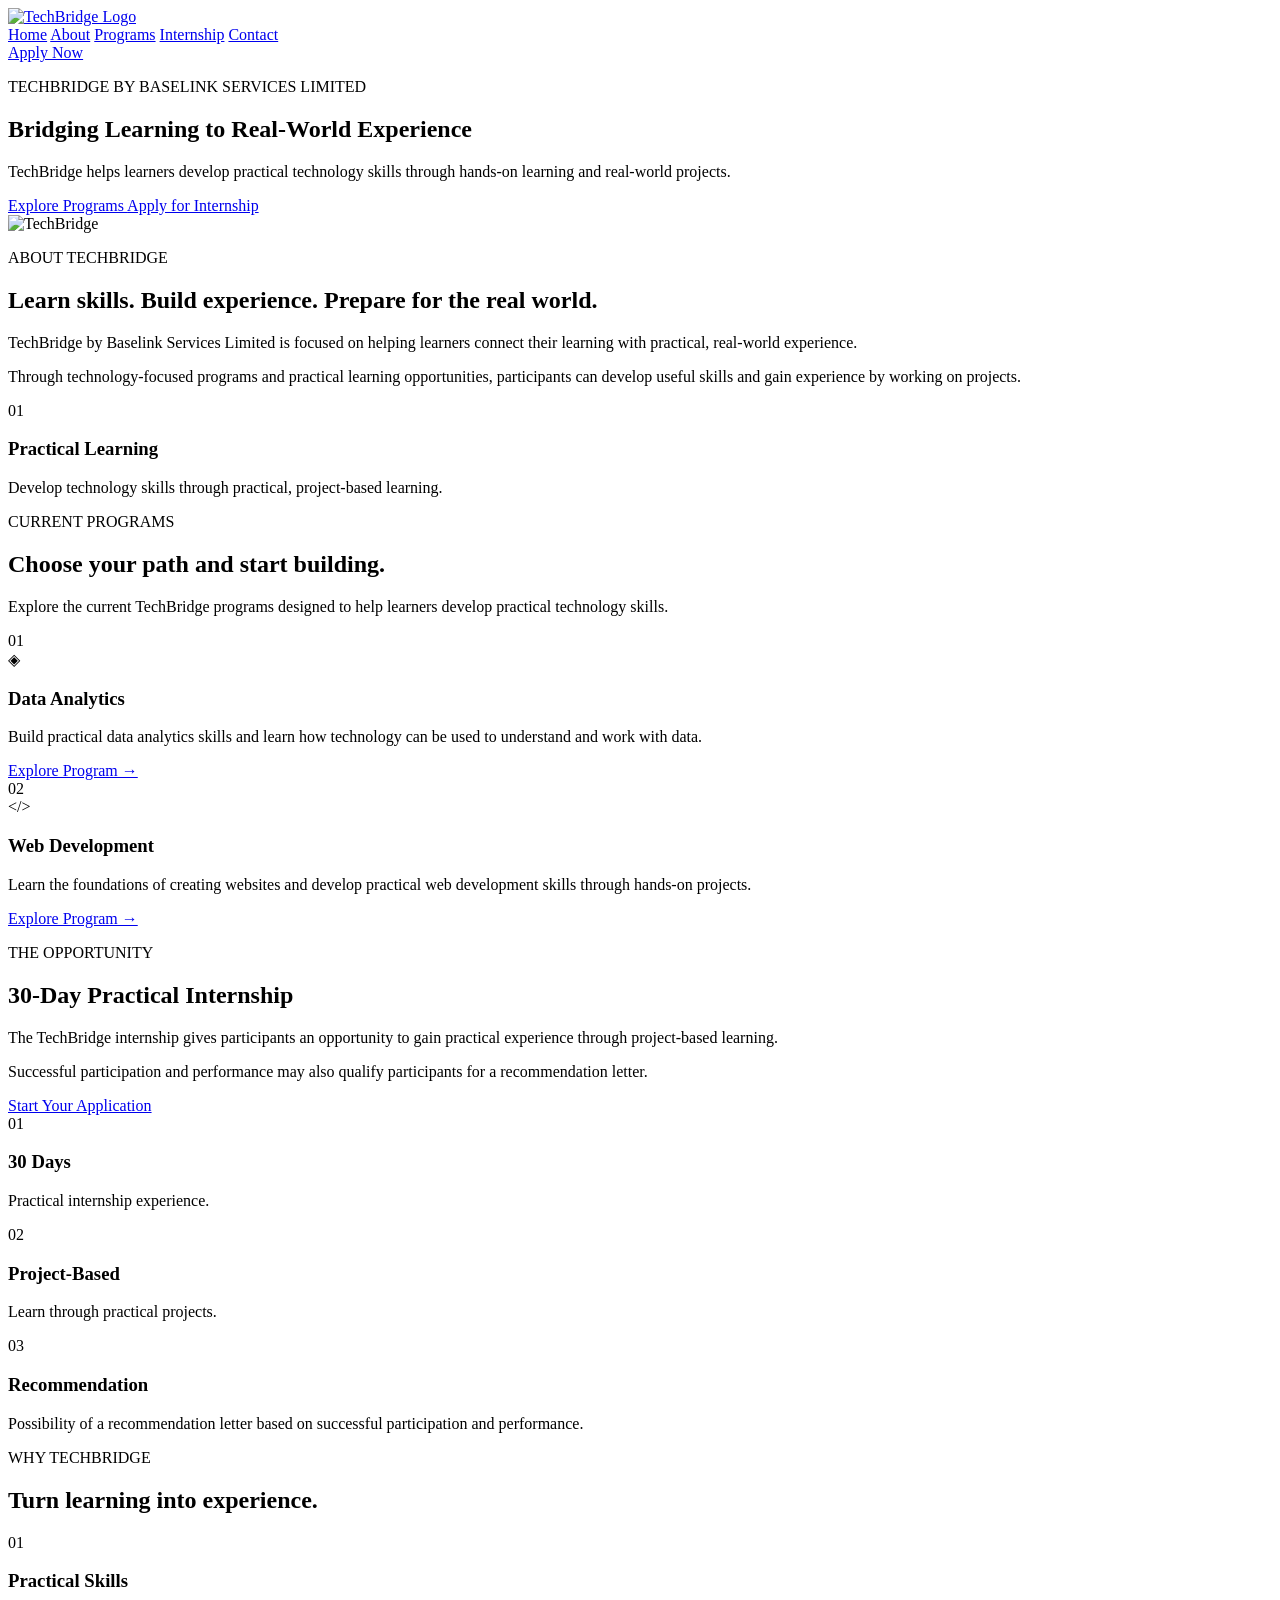
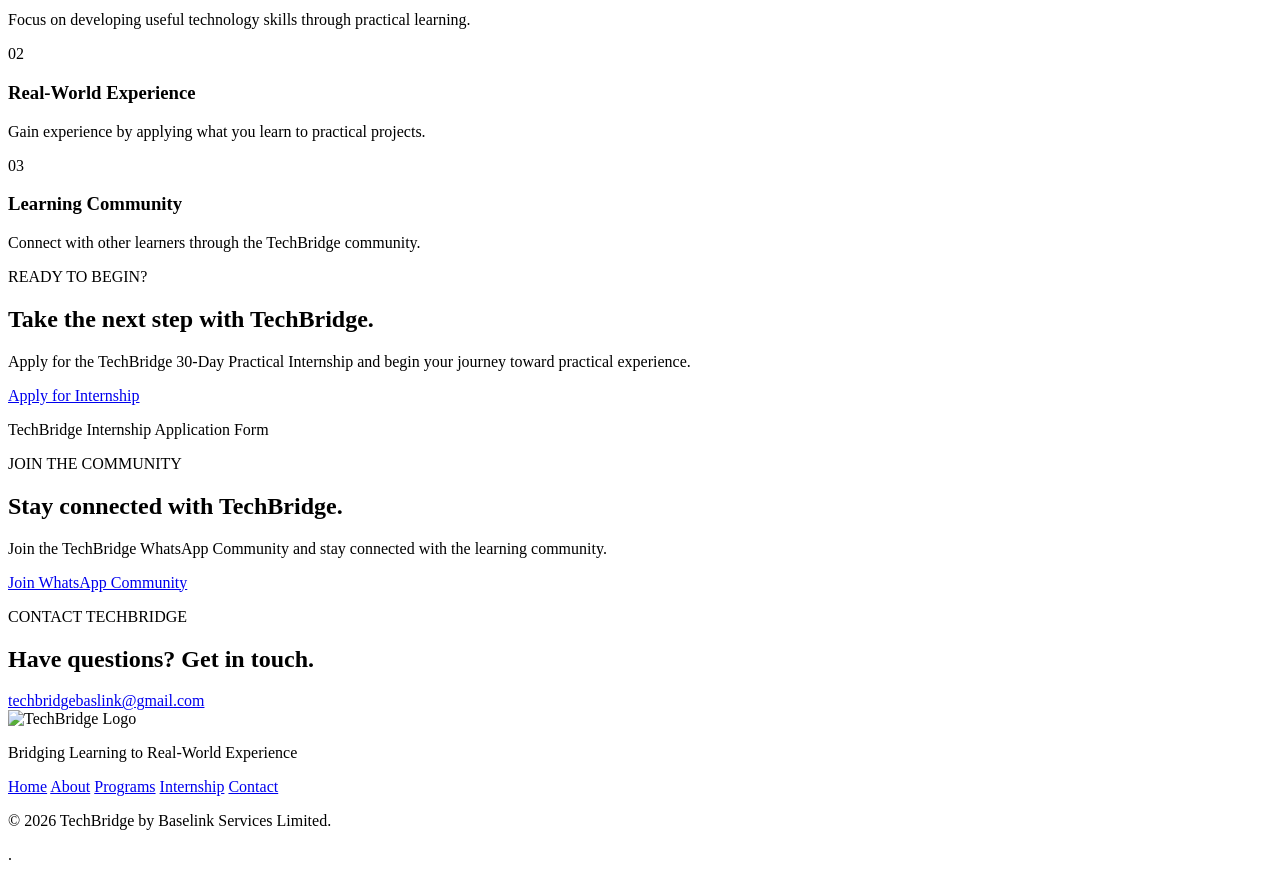
==== index.html @ 0b1618f7 "Rename 𝙸𝚗𝚍𝚎𝚡.𝚑𝚝𝚖𝚕 to index.html" ====
<!DOCTYPE html>
<html lang="en">
<head>
    <meta charset="UTF-8">
    <meta name="viewport" content="width=device-width, initial-scale=1.0">

    <title>TechBridge | Bridging Learning to Real-World Experience</title>

    <link rel="stylesheet" href="style.css">
</head>

<body>

    <!-- ================= NAVIGATION ================= -->

    <header class="header">
        <nav class="navbar">

            <a href="#home" class="logo">
                <img src="images/techbridge-logo.png" alt="TechBridge Logo">
            </a>

            <div class="nav-links">
                <a href="#home">Home</a>
                <a href="#about">About</a>
                <a href="#programs">Programs</a>
                <a href="#internship">Internship</a>
                <a href="#contact">Contact</a>
            </div>

            <a href="#apply" class="nav-button">Apply Now</a>

        </nav>
    </header>


    <!-- ================= HERO SECTION ================= -->

    <main>

        <section class="hero" id="home">

            <div class="hero-content">

                <p class="hero-label">TECHBRIDGE BY BASELINK SERVICES LIMITED</p>

                <h1>
                    Bridging Learning to
                    <span>Real-World Experience</span>
                </h1>

                <p class="hero-text">
                    TechBridge helps learners develop practical technology
                    skills through hands-on learning and real-world projects.
                </p>

                <div class="hero-buttons">
                    <a href="#programs" class="primary-button">
                        Explore Programs
                    </a>

                    <a href="#apply" class="secondary-button">
                        Apply for Internship
                    </a>
                </div>

            </div>

            <div class="hero-image">
                <div class="image-card">
                    <img
                        src="images/techbridge-logo.png"
                        alt="TechBridge"
                    >
                </div>
            </div>

        </section>


        <!-- ================= ABOUT SECTION ================= -->

        <section class="about section" id="about">

            <div class="section-heading">

                <p class="section-label">ABOUT TECHBRIDGE</p>

                <h2>
                    Learn skills. Build experience.
                    <span>Prepare for the real world.</span>
                </h2>

            </div>

            <div class="about-content">

                <div class="about-text">

                    <p>
                        TechBridge by Baselink Services Limited is focused on
                        helping learners connect their learning with practical,
                        real-world experience.
                    </p>

                    <p>
                        Through technology-focused programs and practical
                        learning opportunities, participants can develop
                        useful skills and gain experience by working on
                        projects.
                    </p>

                </div>

                <div class="about-card">

                    <div class="card-icon">01</div>

                    <h3>Practical Learning</h3>

                    <p>
                        Develop technology skills through practical,
                        project-based learning.
                    </p>

                </div>

            </div>

        </section>


        <!-- ================= PROGRAMS SECTION ================= -->

        <section class="programs section" id="programs">

            <div class="section-heading center">

                <p class="section-label">CURRENT PROGRAMS</p>

                <h2>
                    Choose your path and
                    <span>start building.</span>
                </h2>

                <p>
                    Explore the current TechBridge programs designed to help
                    learners develop practical technology skills.
                </p>

            </div>


            <div class="program-grid">

                <!-- DATA ANALYTICS -->

                <article class="program-card">

                    <div class="program-number">01</div>

                    <div class="program-icon">
                        ◈
                    </div>

                    <h3>Data Analytics</h3>

                    <p>
                        Build practical data analytics skills and learn how
                        technology can be used to understand and work with
                        data.
                    </p>

                    <a href="#apply" class="card-link">
                        Explore Program →
                    </a>

                </article>


                <!-- WEB DEVELOPMENT -->

                <article class="program-card featured">

                    <div class="program-number">02</div>

                    <div class="program-icon">
                        &lt;/&gt;
                    </div>

                    <h3>Web Development</h3>

                    <p>
                        Learn the foundations of creating websites and develop
                        practical web development skills through hands-on
                        projects.
                    </p>

                    <a href="#apply" class="card-link">
                        Explore Program →
                    </a>

                </article>

            </div>

        </section>


        <!-- ================= INTERNSHIP SECTION ================= -->

        <section class="internship section" id="internship">

            <div class="internship-box">

                <div class="internship-content">

                    <p class="section-label">THE OPPORTUNITY</p>

                    <h2>
                        30-Day Practical
                        <span>Internship</span>
                    </h2>

                    <p>
                        The TechBridge internship gives participants an
                        opportunity to gain practical experience through
                        project-based learning.
                    </p>

                    <p>
                        Successful participation and performance may also
                        qualify participants for a recommendation letter.
                    </p>

                    <a href="#apply" class="primary-button">
                        Start Your Application
                    </a>

                </div>


                <div class="benefits">

                    <div class="benefit">
                        <span>01</span>
                        <div>
                            <h3>30 Days</h3>
                            <p>Practical internship experience.</p>
                        </div>
                    </div>

                    <div class="benefit">
                        <span>02</span>
                        <div>
                            <h3>Project-Based</h3>
                            <p>Learn through practical projects.</p>
                        </div>
                    </div>

                    <div class="benefit">
                        <span>03</span>
                        <div>
                            <h3>Recommendation</h3>
                            <p>
                                Possibility of a recommendation letter based
                                on successful participation and performance.
                            </p>
                        </div>
                    </div>

                </div>

            </div>

        </section>


        <!-- ================= WHY TECHBRIDGE ================= -->

        <section class="why section">

            <div class="section-heading center">

                <p class="section-label">WHY TECHBRIDGE</p>

                <h2>
                    Turn learning into
                    <span>experience.</span>
                </h2>

            </div>


            <div class="why-grid">

                <div class="why-card">
                    <span>01</span>
                    <h3>Practical Skills</h3>
                    <p>
                        Focus on developing useful technology skills through
                        practical learning.
                    </p>
                </div>

                <div class="why-card">
                    <span>02</span>
                    <h3>Real-World Experience</h3>
                    <p>
                        Gain experience by applying what you learn to
                        practical projects.
                    </p>
                </div>

                <div class="why-card">
                    <span>03</span>
                    <h3>Learning Community</h3>
                    <p>
                        Connect with other learners through the TechBridge
                        community.
                    </p>
                </div>

            </div>

        </section>


        <!-- ================= APPLICATION SECTION ================= -->

        <section class="apply section" id="apply">

            <div class="apply-box">

                <div>

                    <p class="section-label">READY TO BEGIN?</p>

                    <h2>
                        Take the next step
                        <span>with TechBridge.</span>
                    </h2>

                    <p>
                        Apply for the TechBridge 30-Day Practical Internship
                        and begin your journey toward practical experience.
                    </p>

                </div>

                <div class="apply-action">

                    <!-- Replace # with the official TechBridge application
                         form URL when you receive it. -->

                    <a href="#" class="primary-button">
                        Apply for Internship
                    </a>

                    <p class="small-note">
                        TechBridge Internship Application Form
                    </p>

                </div>

            </div>

        </section>


        <!-- ================= COMMUNITY ================= -->

        <section class="community section" id="community">

            <div class="community-content">

                <p class="section-label">JOIN THE COMMUNITY</p>

                <h2>
                    Stay connected with
                    <span>TechBridge.</span>
                </h2>

                <p>
                    Join the TechBridge WhatsApp Community and stay connected
                    with the learning community.
                </p>

                <!-- Replace # with the official TechBridge WhatsApp
                     community link when you receive it. -->

                <a href="#" class="secondary-button">
                    Join WhatsApp Community
                </a>

            </div>

        </section>


        <!-- ================= CONTACT ================= -->

        <section class="contact section" id="contact">

            <div class="contact-box">

                <div>

                    <p class="section-label">CONTACT TECHBRIDGE</p>

                    <h2>
                        Have questions?
                        <span>Get in touch.</span>
                    </h2>

                </div>

                <a
                    href="mailto:techbridgebaslink@gmail.com"
                    class="email-link"
                >
                    techbridgebaslink@gmail.com
                </a>

            </div>

        </section>

    </main>


    <!-- ================= FOOTER ================= -->

    <footer class="footer">

        <div class="footer-content">

            <div class="footer-brand">

                <img
                    src="images/techbridge-logo.png"
                    alt="TechBridge Logo"
                >

                <p>
                    Bridging Learning to Real-World Experience
                </p>

            </div>


            <div class="footer-links">

                <a href="#home">Home</a>
                <a href="#about">About</a>
                <a href="#programs">Programs</a>
                <a href="#internship">Internship</a>
                <a href="#contact">Contact</a>

            </div>

        </div>


        <div class="footer-bottom">

            <p>
                © 2026 TechBridge by Baselink Services Limited.
            </p>

        </div>

    </footer>

</body>
</html>.
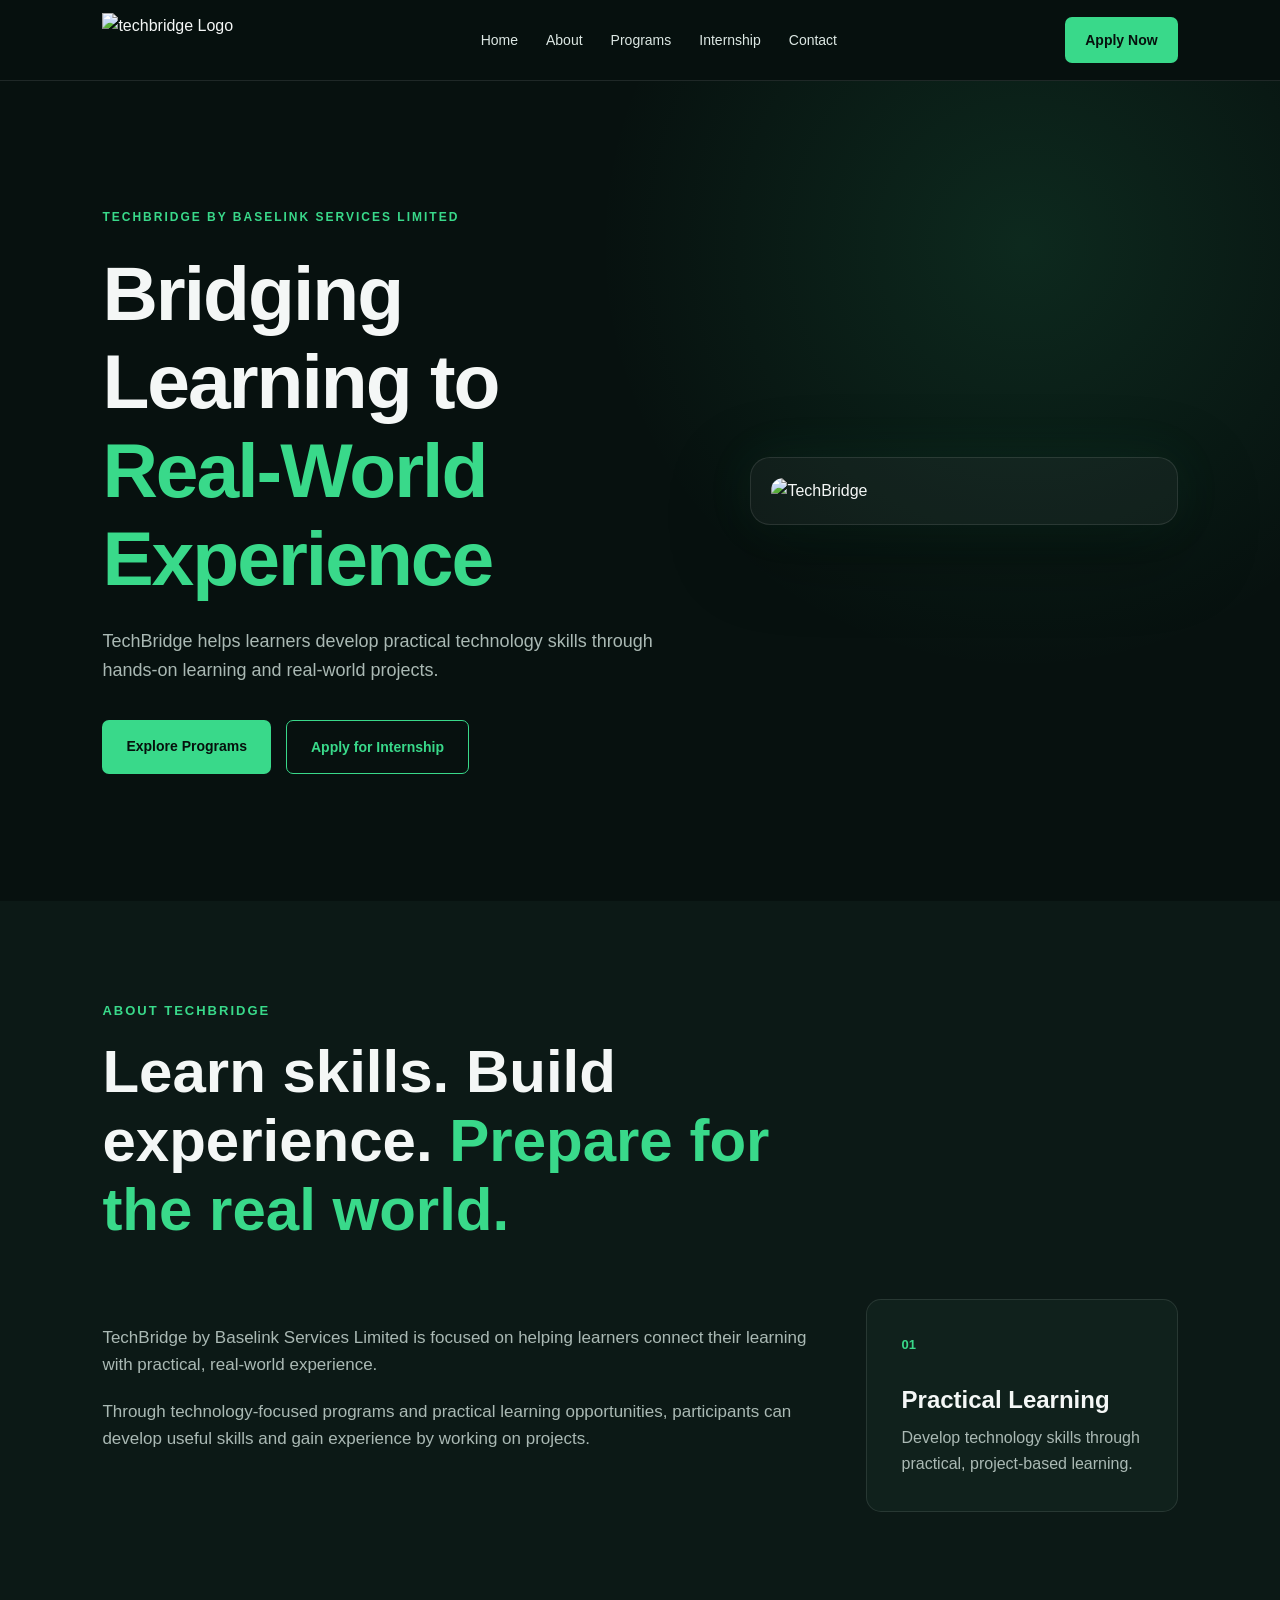
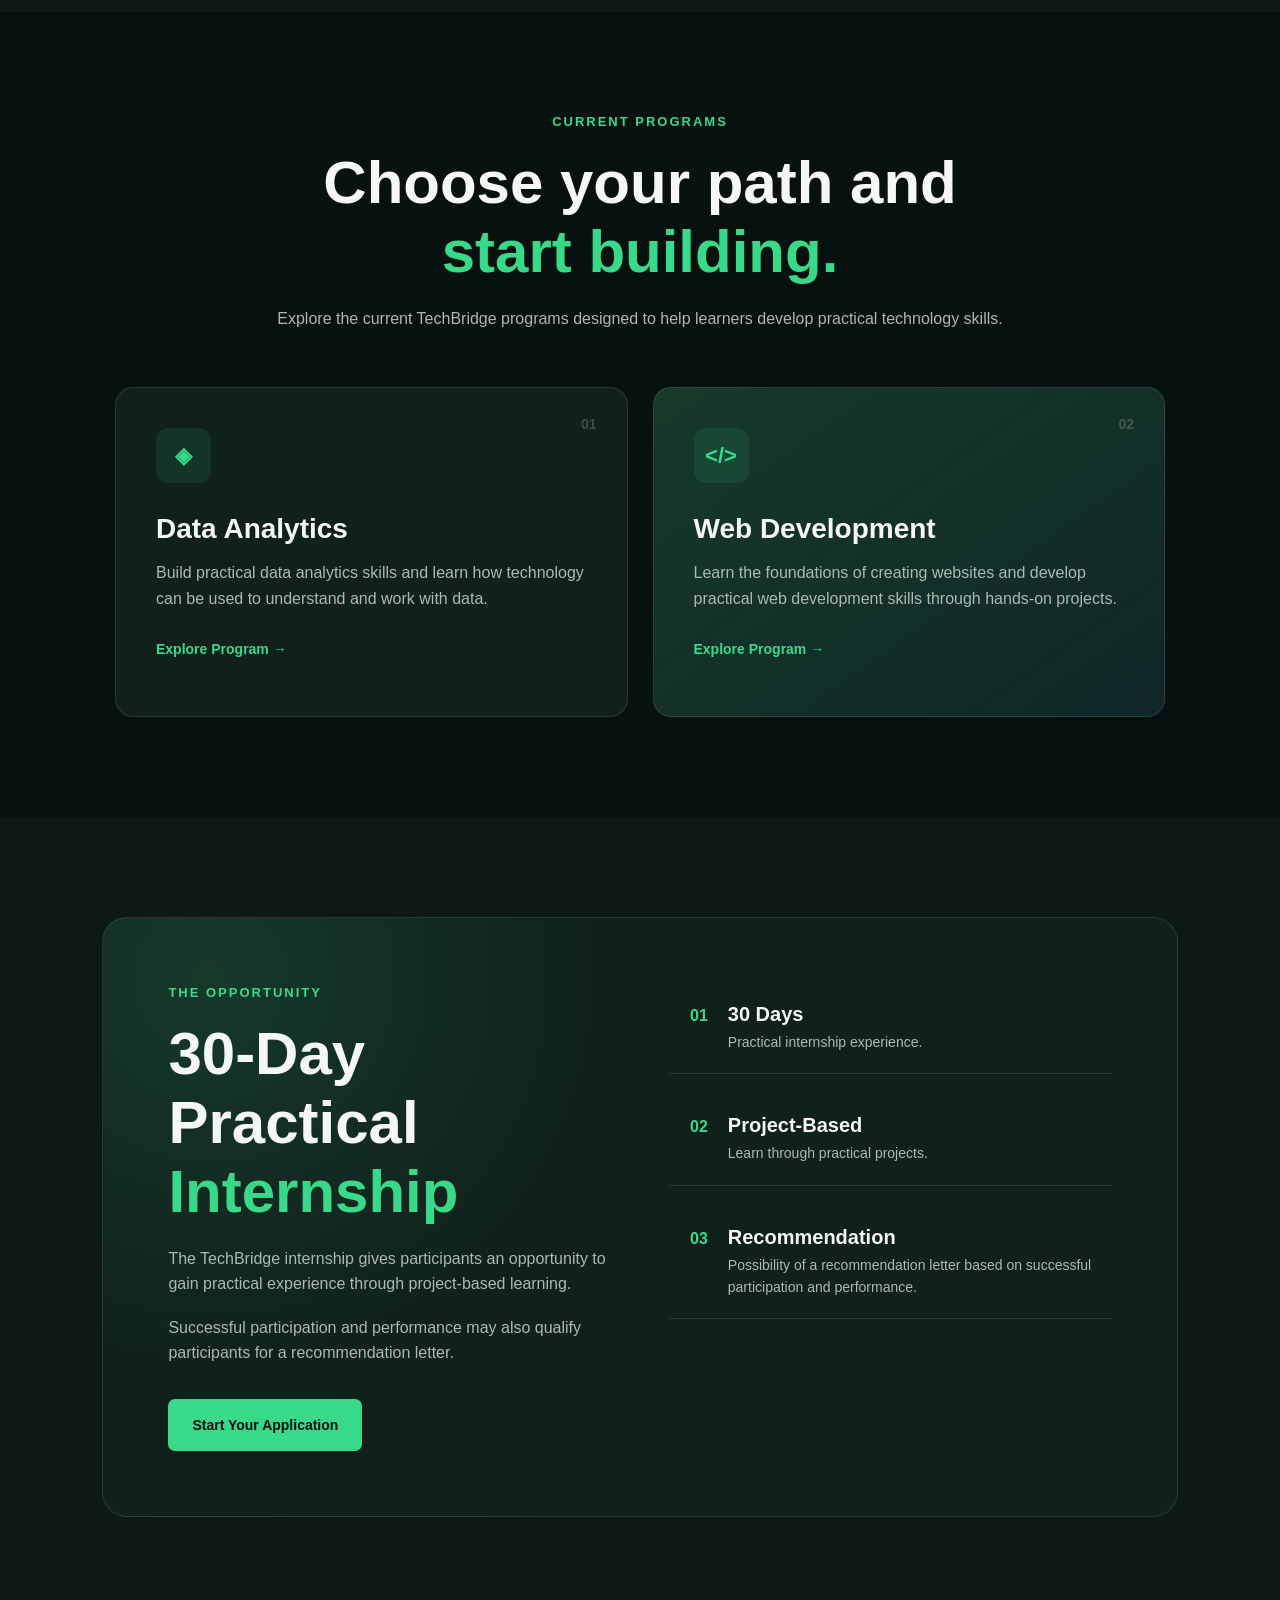
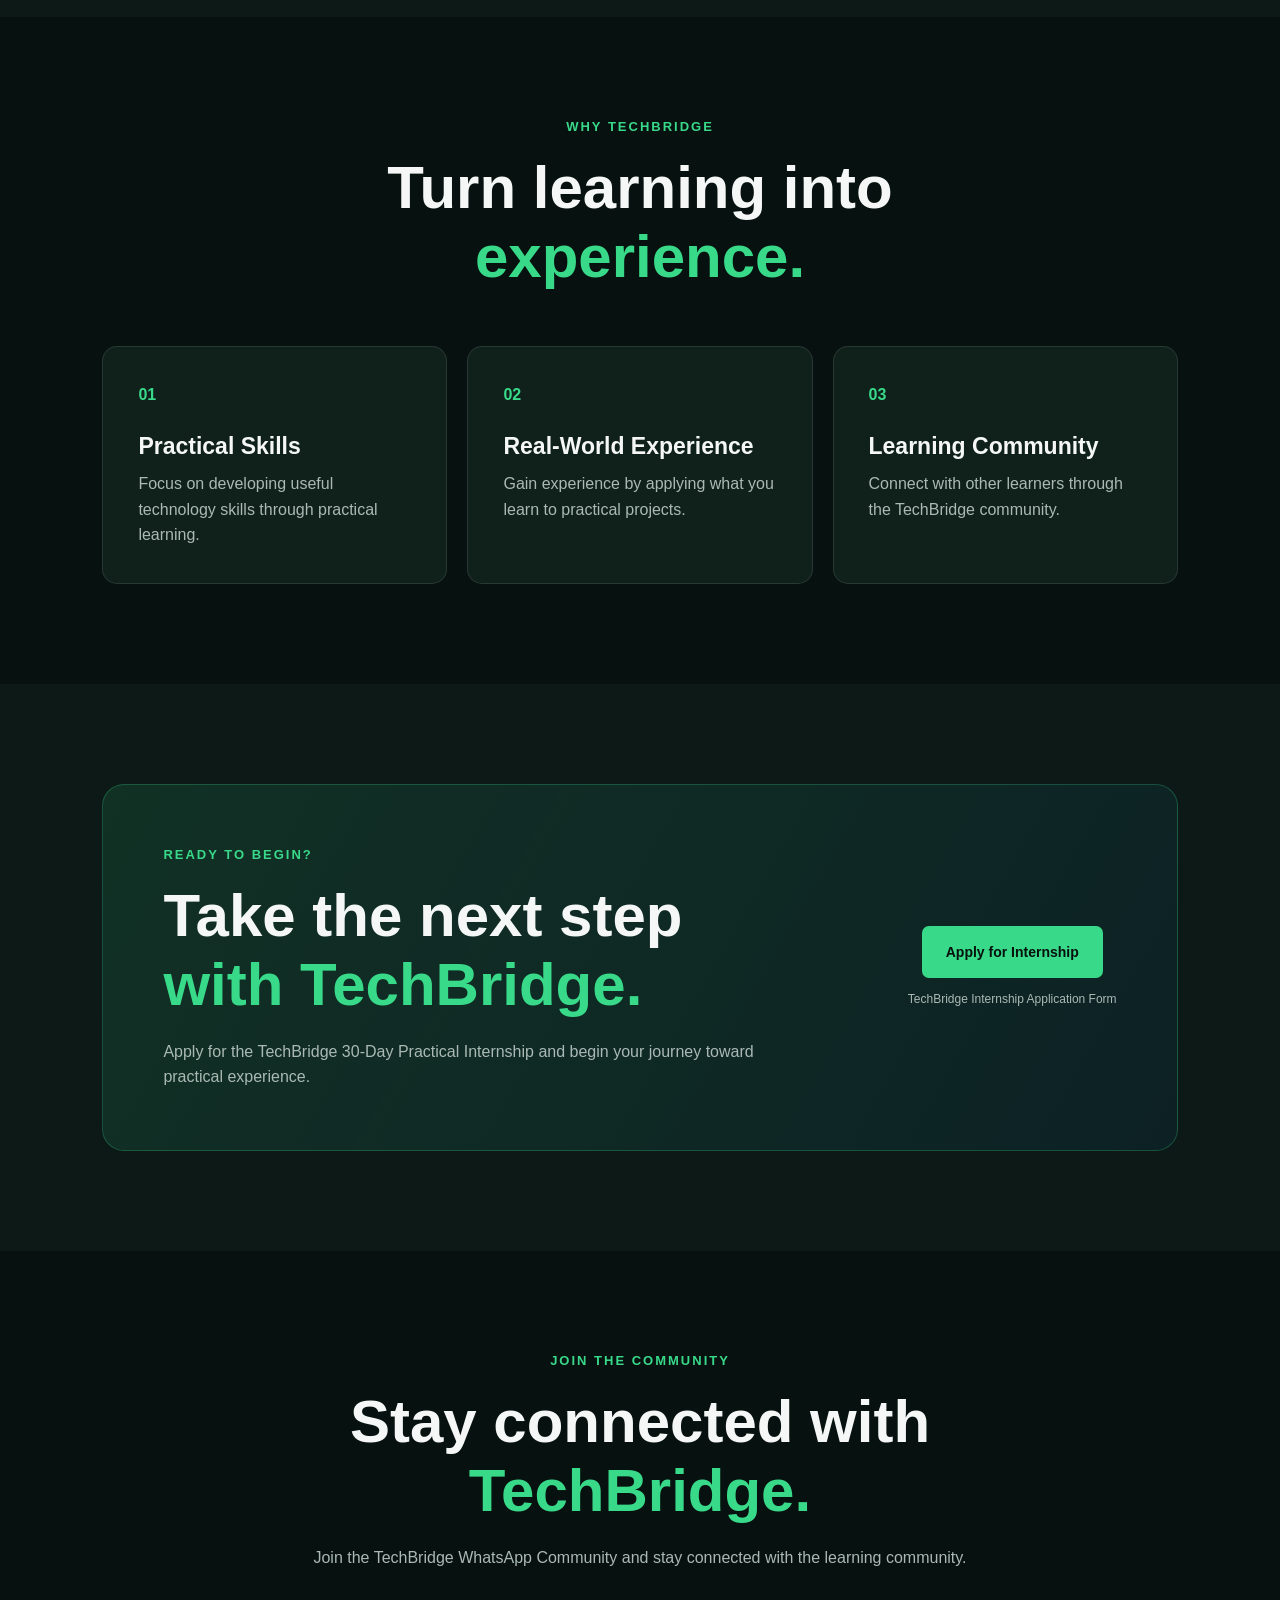
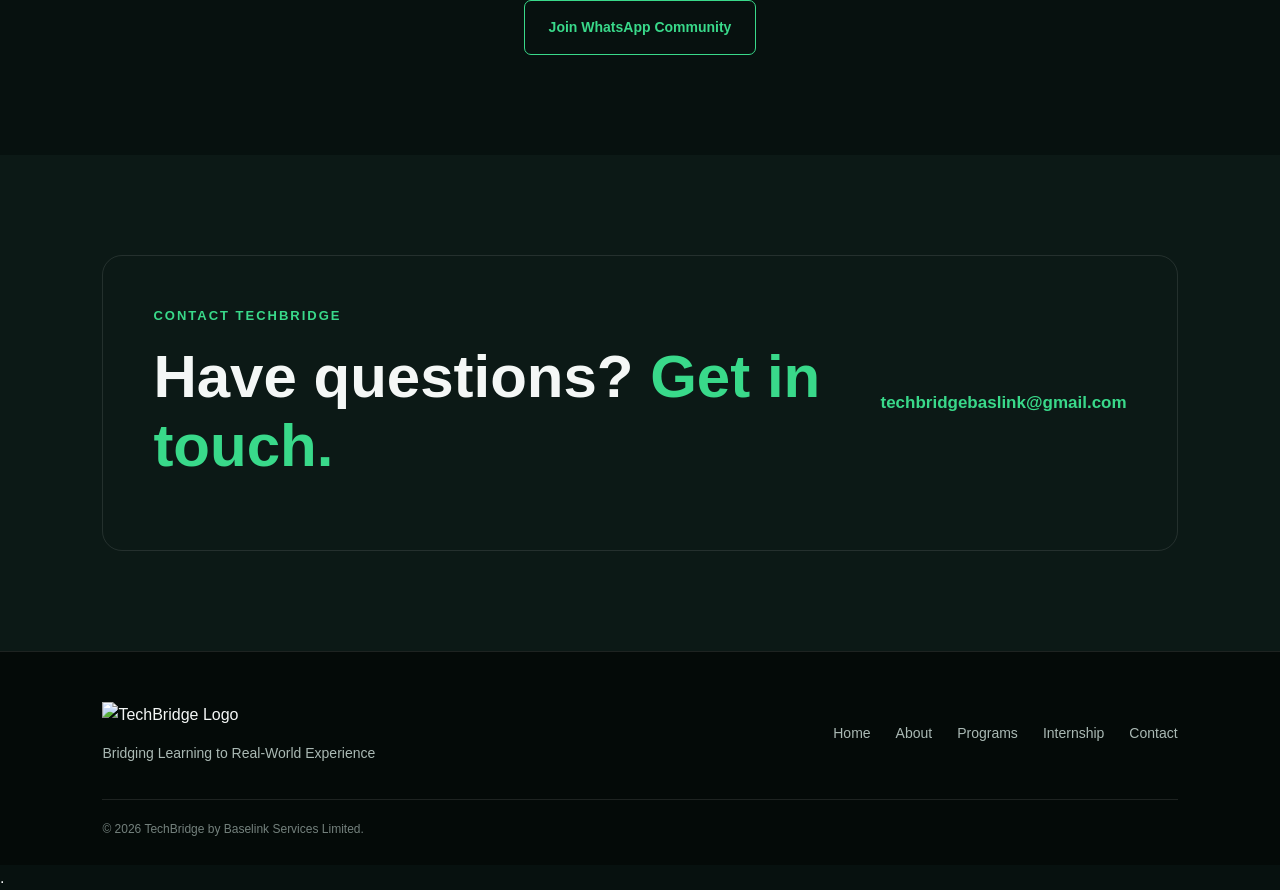
==== commit 59ded41b: "Fix alt text for logo image in index.html" ====
--- a/index.html
+++ b/index.html
@@ -17,7 +17,7 @@
         <nav class="navbar">
 
             <a href="#home" class="logo">
-                <img src="images/techbridge-logo.png" alt="TechBridge Logo">
+                <img src="images/techbridge-logo.png" alt="techbridge Logo">
             </a>
 
             <div class="nav-links">
--- a/style.css
+++ b/style.css
@@ -0,0 +1,836 @@
+/* =====================================================
+   TECHBRIDGE WEB DEVELOPMENT INTERNSHIP
+   TASK 1 - HOMEPAGE
+   ===================================================== */
+
+
+/* ================= RESET ================= */
+
+* {
+    margin: 0;
+    padding: 0;
+    box-sizing: border-box;
+}
+
+html {
+    scroll-behavior: smooth;
+}
+
+body {
+    font-family: Arial, Helvetica, sans-serif;
+    background: #07110f;
+    color: #f4f7f6;
+    line-height: 1.6;
+}
+
+a {
+    text-decoration: none;
+    color: inherit;
+}
+
+img {
+    max-width: 100%;
+    display: block;
+}
+
+
+/* ================= COLORS ================= */
+
+:root {
+    --green: #39d98a;
+    --green-dark: #20ad69;
+    --blue: #1769aa;
+    --dark: #07110f;
+    --dark-2: #0c1916;
+    --card: #10211c;
+    --light: #f4f7f6;
+    --muted: #aab9b4;
+    --border: rgba(255, 255, 255, 0.1);
+}
+
+
+/* ================= GENERAL ================= */
+
+.section {
+    padding: 100px 8%;
+}
+
+.section-heading {
+    max-width: 760px;
+    margin-bottom: 55px;
+}
+
+.section-heading.center {
+    margin-left: auto;
+    margin-right: auto;
+    text-align: center;
+}
+
+.section-label {
+    color: var(--green);
+    font-size: 13px;
+    font-weight: 700;
+    letter-spacing: 2px;
+    margin-bottom: 15px;
+}
+
+h1,
+h2,
+h3 {
+    line-height: 1.15;
+}
+
+h2 {
+    font-size: clamp(35px, 5vw, 60px);
+    margin-bottom: 20px;
+}
+
+h2 span,
+h1 span {
+    color: var(--green);
+}
+
+.section-heading > p:last-child {
+    color: var(--muted);
+}
+
+
+/* ================= NAVBAR ================= */
+
+.header {
+    width: 100%;
+    position: sticky;
+    top: 0;
+    z-index: 1000;
+    background: rgba(7, 17, 15, 0.95);
+    border-bottom: 1px solid var(--border);
+    backdrop-filter: blur(10px);
+}
+
+.navbar {
+    min-height: 80px;
+    width: 84%;
+    margin: auto;
+
+    display: flex;
+    align-items: center;
+    justify-content: space-between;
+    gap: 25px;
+}
+
+.logo img {
+    width: 150px;
+    height: 55px;
+    object-fit: contain;
+}
+
+.nav-links {
+    display: flex;
+    align-items: center;
+    gap: 28px;
+}
+
+.nav-links a {
+    color: #dce7e3;
+    font-size: 14px;
+    transition: 0.3s;
+}
+
+.nav-links a:hover {
+    color: var(--green);
+}
+
+.nav-button {
+    background: var(--green);
+    color: #06110d;
+    padding: 12px 20px;
+    border-radius: 7px;
+    font-size: 14px;
+    font-weight: 700;
+    transition: 0.3s;
+}
+
+.nav-button:hover {
+    background: #ffffff;
+    transform: translateY(-2px);
+}
+
+
+/* ================= BUTTONS ================= */
+
+.primary-button,
+.secondary-button {
+    display: inline-block;
+    padding: 15px 24px;
+    border-radius: 7px;
+    font-weight: 700;
+    font-size: 14px;
+    transition: 0.3s;
+}
+
+.primary-button {
+    background: var(--green);
+    color: #06110d;
+}
+
+.primary-button:hover {
+    background: #ffffff;
+    transform: translateY(-3px);
+}
+
+.secondary-button {
+    border: 1px solid var(--green);
+    color: var(--green);
+}
+
+.secondary-button:hover {
+    background: var(--green);
+    color: #06110d;
+    transform: translateY(-3px);
+}
+
+
+/* ================= HERO ================= */
+
+.hero {
+    min-height: calc(100vh - 80px);
+    padding: 90px 8%;
+
+    display: grid;
+    grid-template-columns: 1.15fr 0.85fr;
+    align-items: center;
+    gap: 70px;
+
+    background:
+        radial-gradient(
+            circle at 80% 20%,
+            rgba(57, 217, 138, 0.12),
+            transparent 35%
+        ),
+        var(--dark);
+}
+
+.hero-content {
+    max-width: 720px;
+}
+
+.hero-label {
+    color: var(--green);
+    font-size: 12px;
+    font-weight: 700;
+    letter-spacing: 2px;
+    margin-bottom: 22px;
+}
+
+.hero h1 {
+    font-size: clamp(45px, 6vw, 78px);
+    letter-spacing: -2px;
+    margin-bottom: 25px;
+}
+
+.hero-text {
+    max-width: 600px;
+    color: var(--muted);
+    font-size: 18px;
+    margin-bottom: 35px;
+}
+
+.hero-buttons {
+    display: flex;
+    gap: 15px;
+    flex-wrap: wrap;
+}
+
+.hero-image {
+    display: flex;
+    justify-content: center;
+}
+
+.image-card {
+    width: min(430px, 100%);
+    padding: 20px;
+
+    background: rgba(255, 255, 255, 0.04);
+    border: 1px solid var(--border);
+    border-radius: 20px;
+
+    box-shadow:
+        0 25px 80px rgba(0, 0, 0, 0.35),
+        0 0 50px rgba(57, 217, 138, 0.08);
+}
+
+.image-card img {
+    width: 100%;
+    border-radius: 12px;
+}
+
+
+/* ================= ABOUT ================= */
+
+.about {
+    background: var(--dark-2);
+}
+
+.about-content {
+    display: grid;
+    grid-template-columns: 1.4fr 0.6fr;
+    gap: 35px;
+    align-items: stretch;
+}
+
+.about-text {
+    color: var(--muted);
+    font-size: 17px;
+    padding: 25px 0;
+}
+
+.about-text p + p {
+    margin-top: 20px;
+}
+
+.about-card {
+    background: var(--card);
+    padding: 35px;
+    border: 1px solid var(--border);
+    border-radius: 15px;
+    transition: 0.3s;
+}
+
+.about-card:hover {
+    transform: translateY(-7px);
+    border-color: rgba(57, 217, 138, 0.5);
+}
+
+.card-icon {
+    color: var(--green);
+    font-size: 13px;
+    font-weight: 700;
+    margin-bottom: 30px;
+}
+
+.about-card h3 {
+    font-size: 24px;
+    margin-bottom: 12px;
+}
+
+.about-card p {
+    color: var(--muted);
+}
+
+
+/* ================= PROGRAMS ================= */
+
+.programs {
+    background: var(--dark);
+}
+
+.program-grid {
+    max-width: 1050px;
+    margin: auto;
+
+    display: grid;
+    grid-template-columns: repeat(2, 1fr);
+    gap: 25px;
+}
+
+.program-card {
+    position: relative;
+    padding: 40px;
+    min-height: 330px;
+
+    background: var(--card);
+    border: 1px solid var(--border);
+    border-radius: 18px;
+
+    transition: 0.3s;
+}
+
+.program-card:hover {
+    transform: translateY(-8px);
+    border-color: rgba(57, 217, 138, 0.55);
+}
+
+.program-card.featured {
+    background:
+        linear-gradient(
+            145deg,
+            rgba(57, 217, 138, 0.13),
+            rgba(23, 105, 170, 0.08)
+        ),
+        var(--card);
+}
+
+.program-number {
+    position: absolute;
+    top: 25px;
+    right: 30px;
+
+    color: rgba(255, 255, 255, 0.2);
+    font-size: 14px;
+    font-weight: 700;
+}
+
+.program-icon {
+    width: 55px;
+    height: 55px;
+
+    display: flex;
+    align-items: center;
+    justify-content: center;
+
+    background: rgba(57, 217, 138, 0.1);
+    color: var(--green);
+
+    border-radius: 12px;
+
+    font-size: 22px;
+    font-weight: 700;
+
+    margin-bottom: 30px;
+}
+
+.program-card h3 {
+    font-size: 28px;
+    margin-bottom: 15px;
+}
+
+.program-card p {
+    color: var(--muted);
+    margin-bottom: 25px;
+}
+
+.card-link {
+    color: var(--green);
+    font-weight: 700;
+    font-size: 14px;
+}
+
+
+/* ================= INTERNSHIP ================= */
+
+.internship {
+    background: var(--dark-2);
+}
+
+.internship-box {
+    max-width: 1150px;
+    margin: auto;
+
+    display: grid;
+    grid-template-columns: 1fr 1fr;
+    gap: 60px;
+
+    padding: 65px;
+
+    border: 1px solid var(--border);
+    border-radius: 25px;
+
+    background:
+        radial-gradient(
+            circle at 10% 10%,
+            rgba(57, 217, 138, 0.13),
+            transparent 35%
+        ),
+        var(--card);
+}
+
+.internship-content h2 {
+    font-size: clamp(38px, 5vw, 60px);
+}
+
+.internship-content > p:not(.section-label) {
+    color: var(--muted);
+    margin-bottom: 18px;
+}
+
+.internship-content .primary-button {
+    margin-top: 15px;
+}
+
+.benefits {
+    display: flex;
+    flex-direction: column;
+    gap: 20px;
+}
+
+.benefit {
+    display: flex;
+    gap: 20px;
+    padding: 20px;
+
+    border-bottom: 1px solid var(--border);
+}
+
+.benefit > span {
+    color: var(--green);
+    font-weight: 700;
+}
+
+.benefit h3 {
+    font-size: 20px;
+    margin-bottom: 5px;
+}
+
+.benefit p {
+    color: var(--muted);
+    font-size: 14px;
+}
+
+
+/* ================= WHY ================= */
+
+.why {
+    background: var(--dark);
+}
+
+.why-grid {
+    max-width: 1100px;
+    margin: auto;
+
+    display: grid;
+    grid-template-columns: repeat(3, 1fr);
+    gap: 20px;
+}
+
+.why-card {
+    padding: 35px;
+
+    background: var(--card);
+    border: 1px solid var(--border);
+    border-radius: 15px;
+
+    transition: 0.3s;
+}
+
+.why-card:hover {
+    transform: translateY(-7px);
+}
+
+.why-card > span {
+    color: var(--green);
+    font-weight: 700;
+}
+
+.why-card h3 {
+    margin: 25px 0 12px;
+    font-size: 23px;
+}
+
+.why-card p {
+    color: var(--muted);
+}
+
+
+/* ================= APPLICATION ================= */
+
+.apply {
+    background: var(--dark-2);
+}
+
+.apply-box {
+    max-width: 1100px;
+    margin: auto;
+
+    padding: 60px;
+
+    display: flex;
+    align-items: center;
+    justify-content: space-between;
+    gap: 40px;
+
+    background:
+        linear-gradient(
+            120deg,
+            rgba(57, 217, 138, 0.13),
+            rgba(23, 105, 170, 0.1)
+        );
+
+    border: 1px solid rgba(57, 217, 138, 0.25);
+    border-radius: 22px;
+}
+
+.apply-box h2 {
+    max-width: 650px;
+}
+
+.apply-box p:not(.section-label) {
+    max-width: 650px;
+    color: var(--muted);
+}
+
+.apply-action {
+    text-align: center;
+    flex-shrink: 0;
+}
+
+.small-note {
+    margin-top: 12px;
+    color: var(--muted);
+    font-size: 12px;
+}
+
+
+/* ================= COMMUNITY ================= */
+
+.community {
+    background: var(--dark);
+    text-align: center;
+}
+
+.community-content {
+    max-width: 750px;
+    margin: auto;
+}
+
+.community-content p:not(.section-label) {
+    color: var(--muted);
+    margin-bottom: 30px;
+}
+
+
+/* ================= CONTACT ================= */
+
+.contact {
+    background: var(--dark-2);
+}
+
+.contact-box {
+    max-width: 1100px;
+    margin: auto;
+
+    display: flex;
+    align-items: center;
+    justify-content: space-between;
+    gap: 30px;
+
+    padding: 50px;
+
+    border: 1px solid var(--border);
+    border-radius: 20px;
+}
+
+.email-link {
+    color: var(--green);
+    font-size: 17px;
+    font-weight: 700;
+}
+
+.email-link:hover {
+    text-decoration: underline;
+}
+
+
+/* ================= FOOTER ================= */
+
+.footer {
+    background: #040a08;
+    padding: 50px 8% 25px;
+    border-top: 1px solid var(--border);
+}
+
+.footer-content {
+    display: flex;
+    justify-content: space-between;
+    gap: 40px;
+    padding-bottom: 35px;
+}
+
+.footer-brand img {
+    width: 145px;
+    margin-bottom: 15px;
+}
+
+.footer-brand p {
+    color: var(--muted);
+    font-size: 14px;
+}
+
+.footer-links {
+    display: flex;
+    gap: 25px;
+    flex-wrap: wrap;
+    align-items: center;
+}
+
+.footer-links a {
+    color: var(--muted);
+    font-size: 14px;
+}
+
+.footer-links a:hover {
+    color: var(--green);
+}
+
+.footer-bottom {
+    border-top: 1px solid var(--border);
+    padding-top: 20px;
+}
+
+.footer-bottom p {
+    color: #74817d;
+    font-size: 12px;
+}
+
+
+/* =====================================================
+   RESPONSIVE DESIGN
+   ===================================================== */
+
+
+/* ================= TABLET ================= */
+
+@media (max-width: 900px) {
+
+    .navbar {
+        width: 90%;
+    }
+
+    .nav-links {
+        gap: 15px;
+    }
+
+    .nav-links a {
+        font-size: 13px;
+    }
+
+    .hero {
+        grid-template-columns: 1fr;
+        text-align: center;
+    }
+
+    .hero-content {
+        margin: auto;
+    }
+
+    .hero-buttons {
+        justify-content: center;
+    }
+
+    .hero-image {
+        max-width: 450px;
+        margin: auto;
+    }
+
+    .about-content {
+        grid-template-columns: 1fr;
+    }
+
+    .internship-box {
+        grid-template-columns: 1fr;
+        padding: 45px;
+    }
+
+    .why-grid {
+        grid-template-columns: 1fr;
+    }
+
+    .apply-box {
+        flex-direction: column;
+        text-align: center;
+    }
+
+    .contact-box {
+        flex-direction: column;
+        text-align: center;
+    }
+}
+
+
+/* ================= MOBILE ================= */
+
+@media (max-width: 650px) {
+
+    .section {
+        padding: 70px 6%;
+    }
+
+    .header {
+        position: relative;
+    }
+
+    .navbar {
+        width: 90%;
+        padding: 15px 0;
+
+        flex-wrap: wrap;
+        justify-content: center;
+    }
+
+    .logo {
+        width: 100%;
+        display: flex;
+        justify-content: center;
+    }
+
+    .nav-links {
+        width: 100%;
+        justify-content: center;
+        flex-wrap: wrap;
+        gap: 12px;
+    }
+
+    .nav-links a {
+        font-size: 12px;
+    }
+
+    .nav-button {
+        display: none;
+    }
+
+    .hero {
+        padding: 70px 6%;
+        min-height: auto;
+    }
+
+    .hero h1 {
+        font-size: 43px;
+        letter-spacing: -1px;
+    }
+
+    .hero-text {
+        font-size: 16px;
+    }
+
+    .hero-buttons {
+        flex-direction: column;
+        align-items: stretch;
+    }
+
+    .hero-buttons a {
+        text-align: center;
+    }
+
+    .program-grid {
+        grid-template-columns: 1fr;
+    }
+
+    .program-card {
+        min-height: auto;
+    }
+
+    .internship-box {
+        padding: 30px 22px;
+    }
+
+    .apply-box {
+        padding: 35px 25px;
+    }
+
+    .contact-box {
+        padding: 35px 20px;
+    }
+
+    .email-link {
+        font-size: 14px;
+        word-break: break-word;
+    }
+
+    .footer-content {
+        flex-direction: column;
+    }
+
+    .footer-links {
+        gap: 15px;
+    }
+
+}
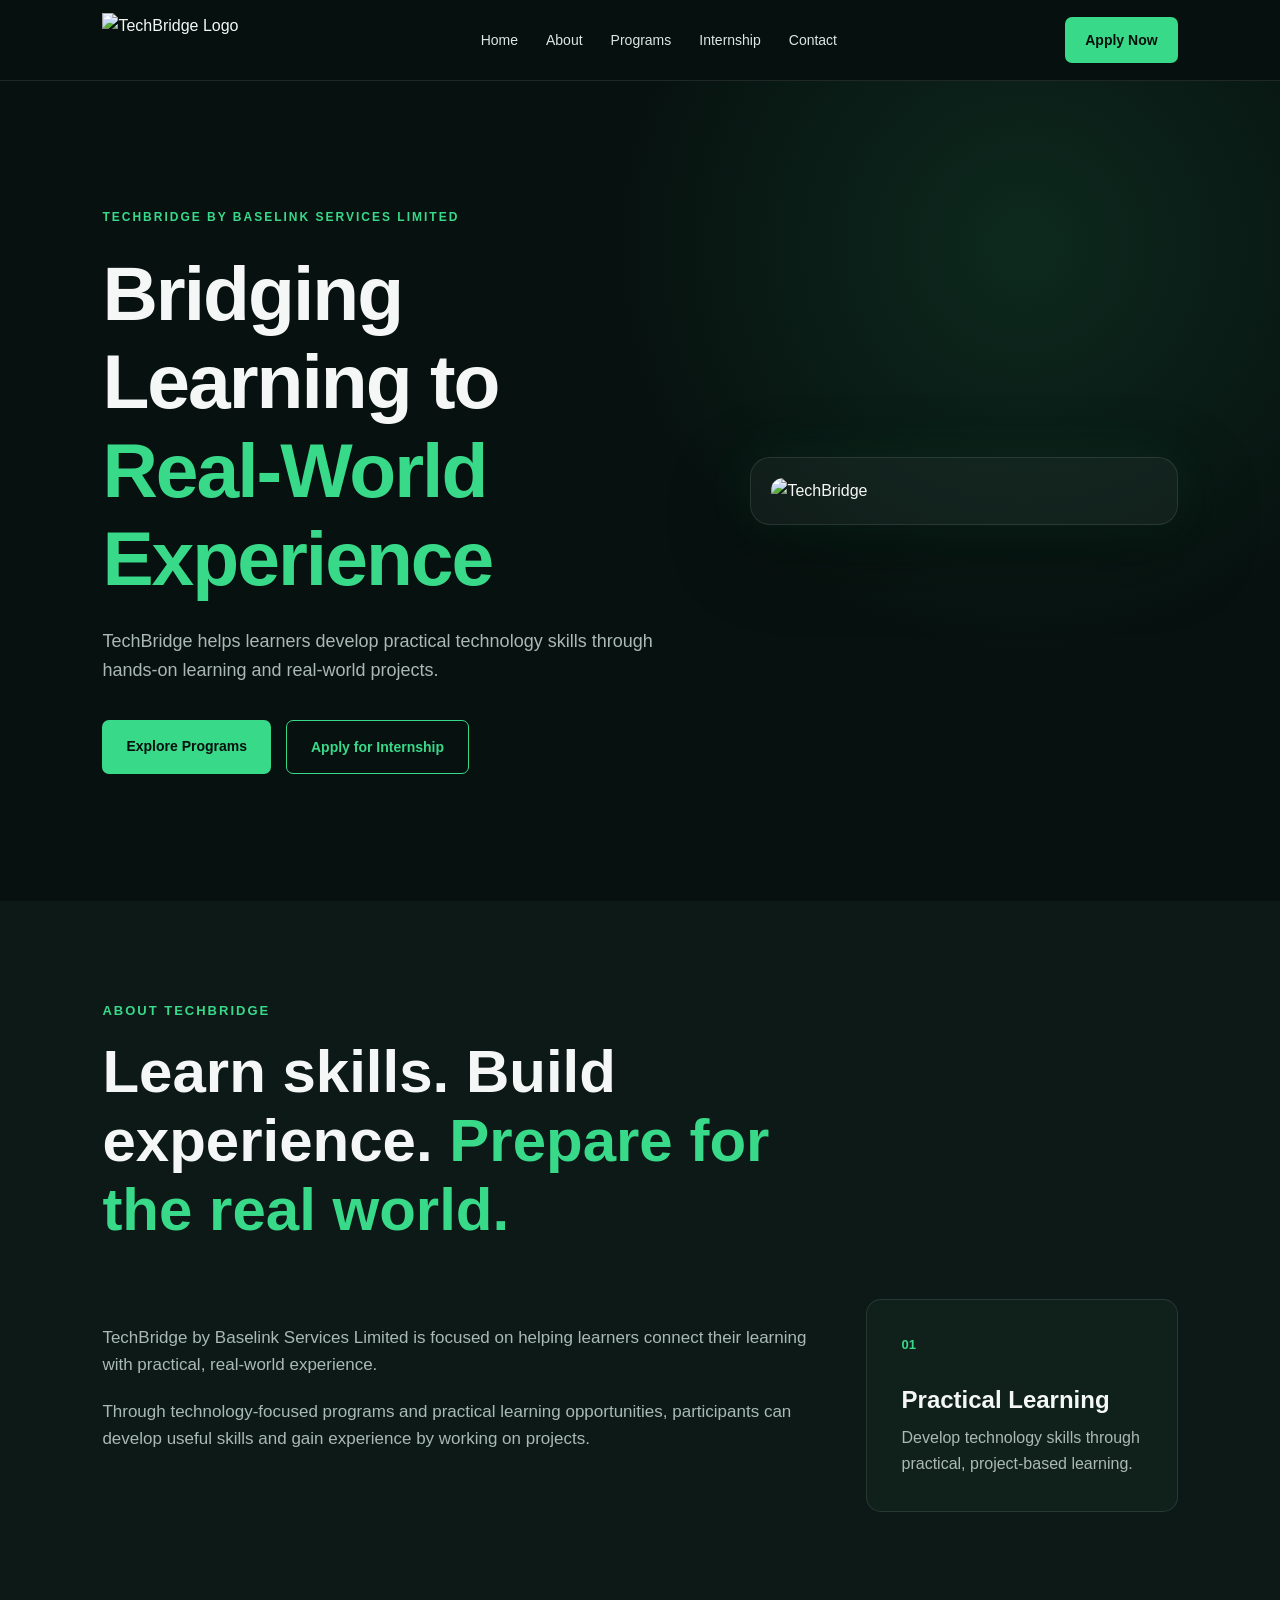
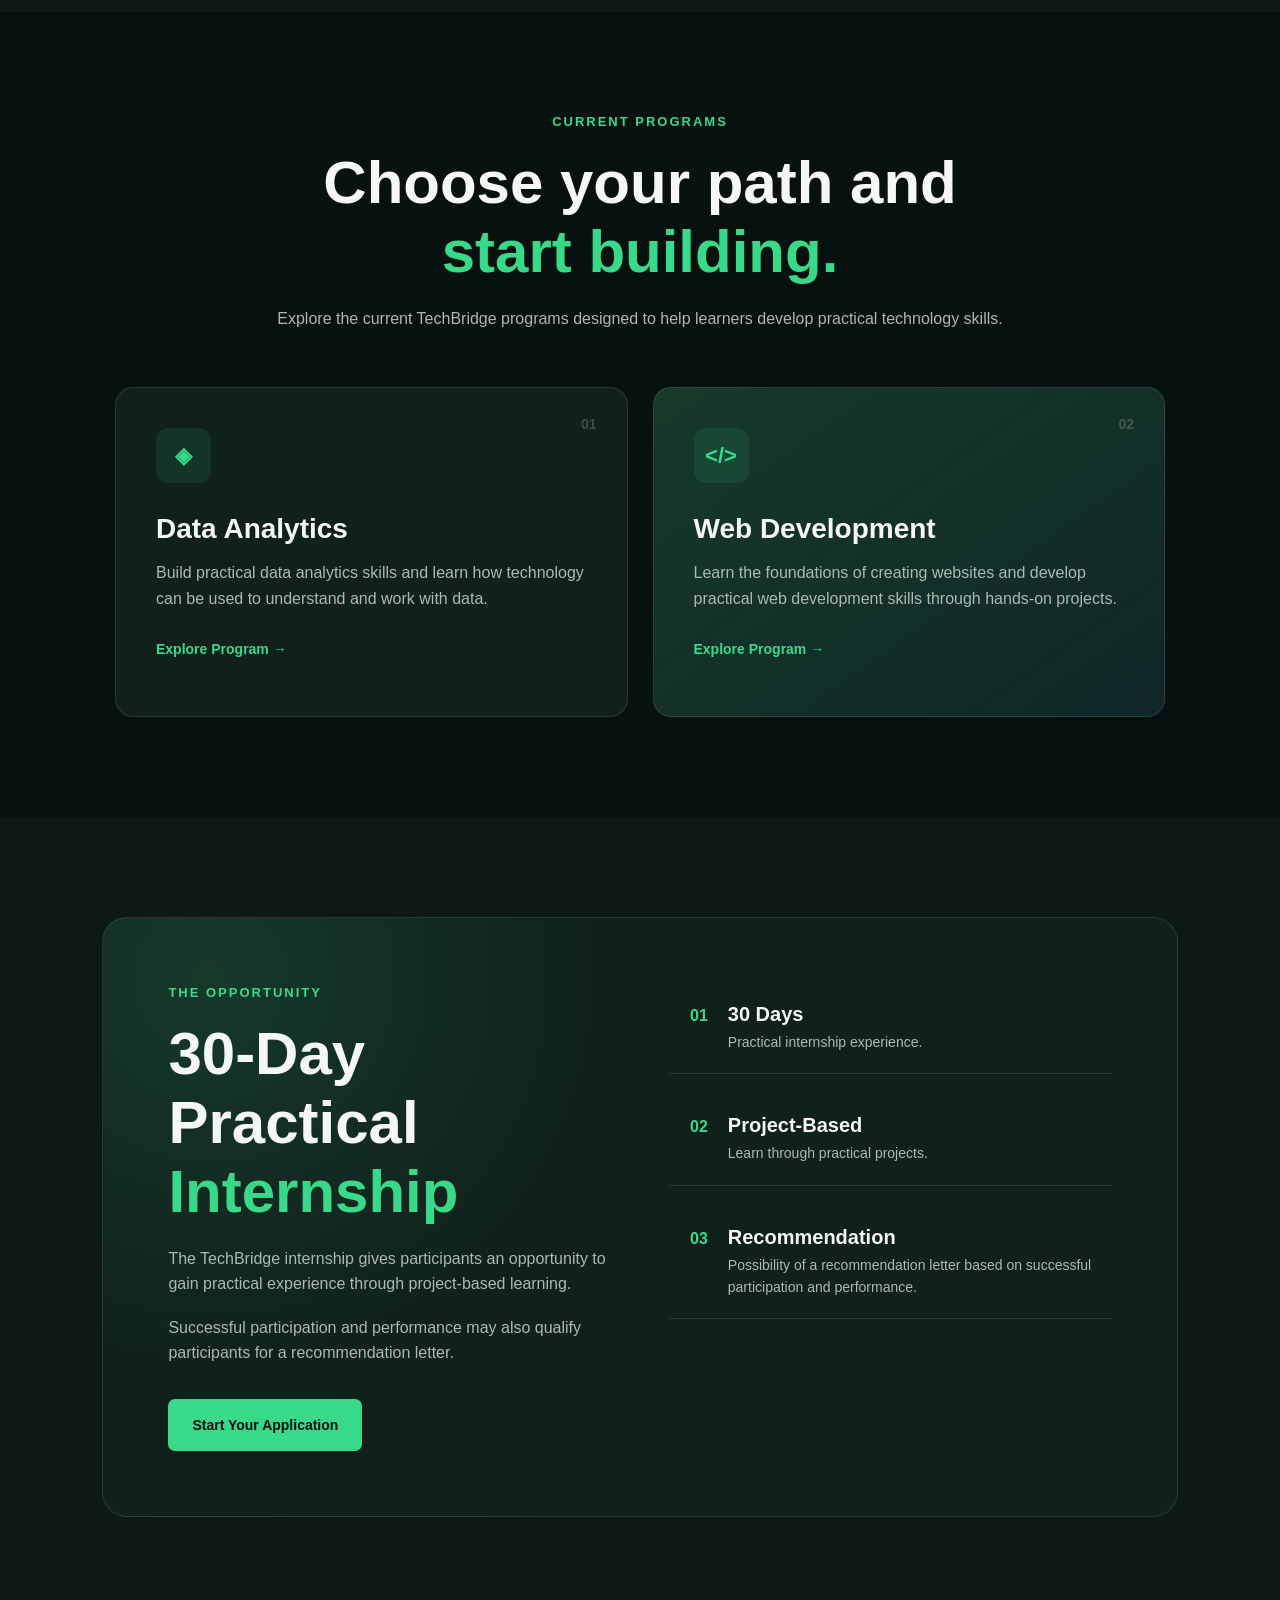
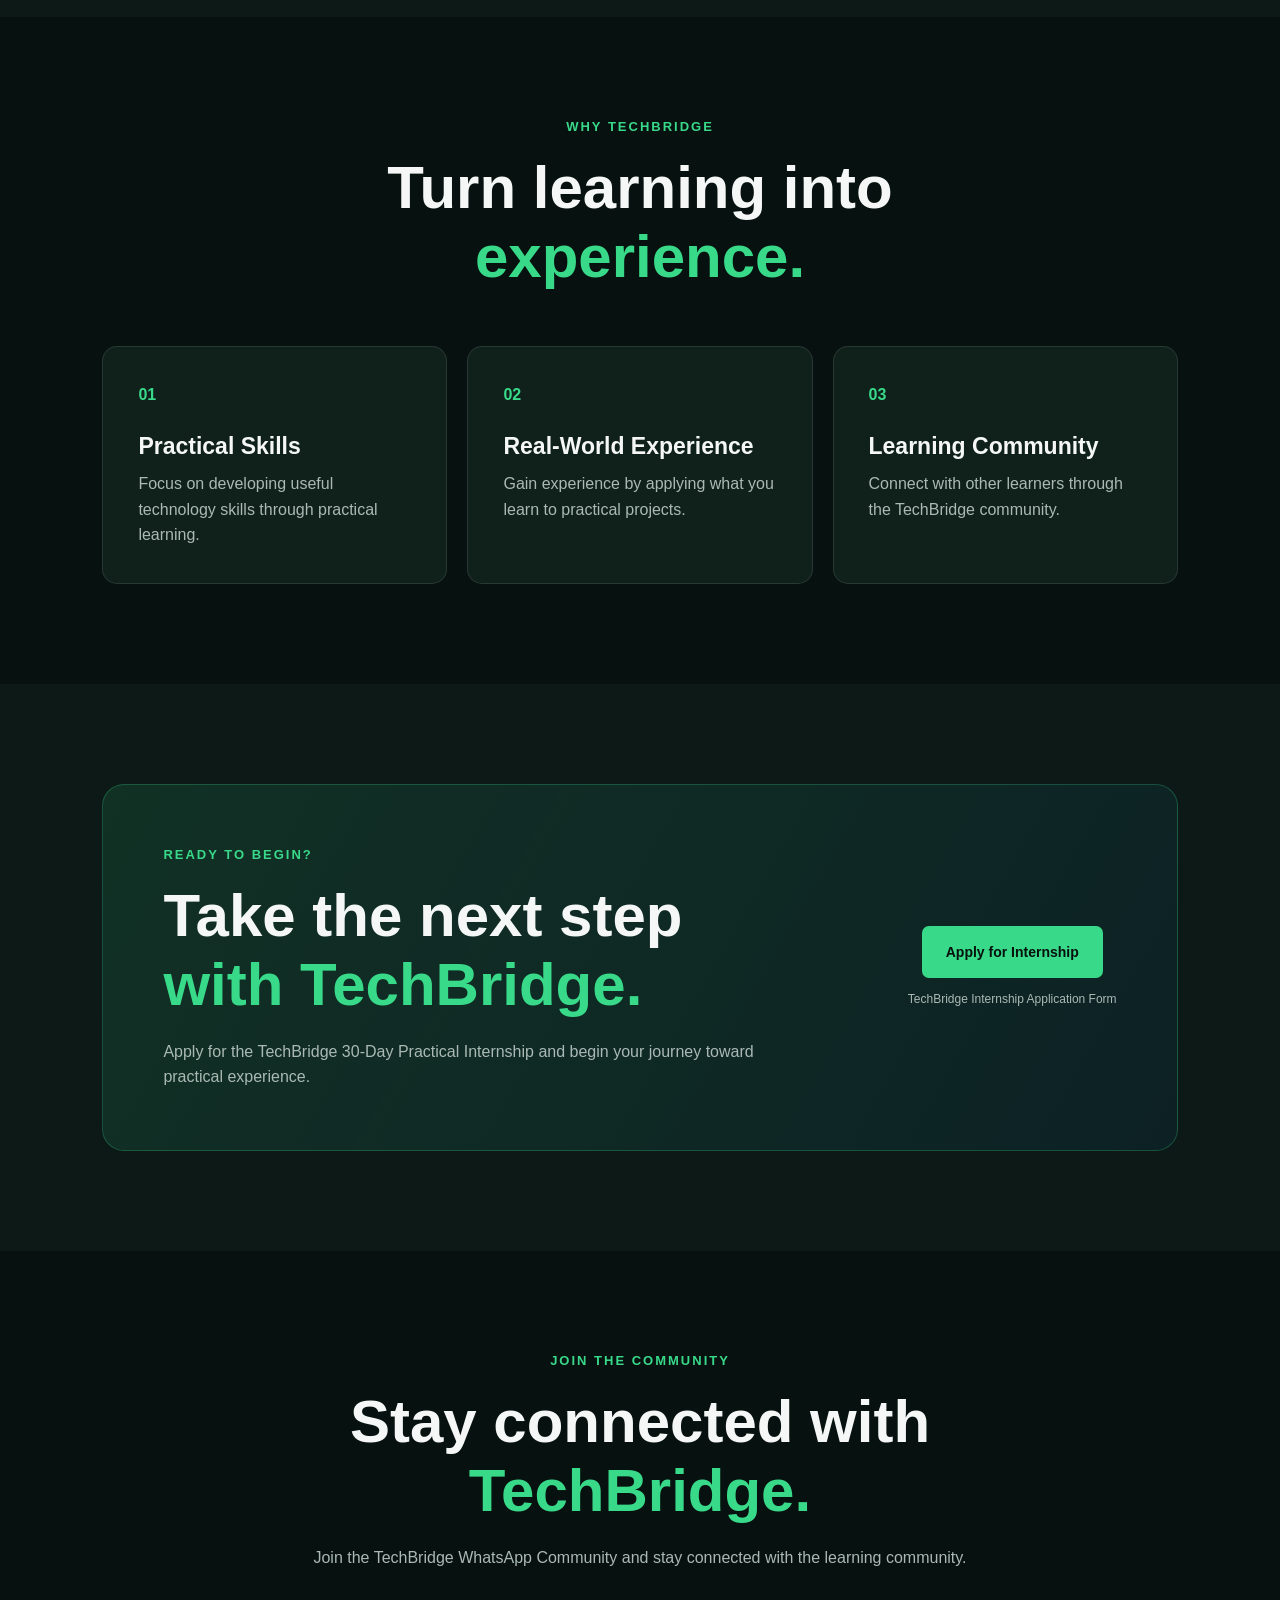
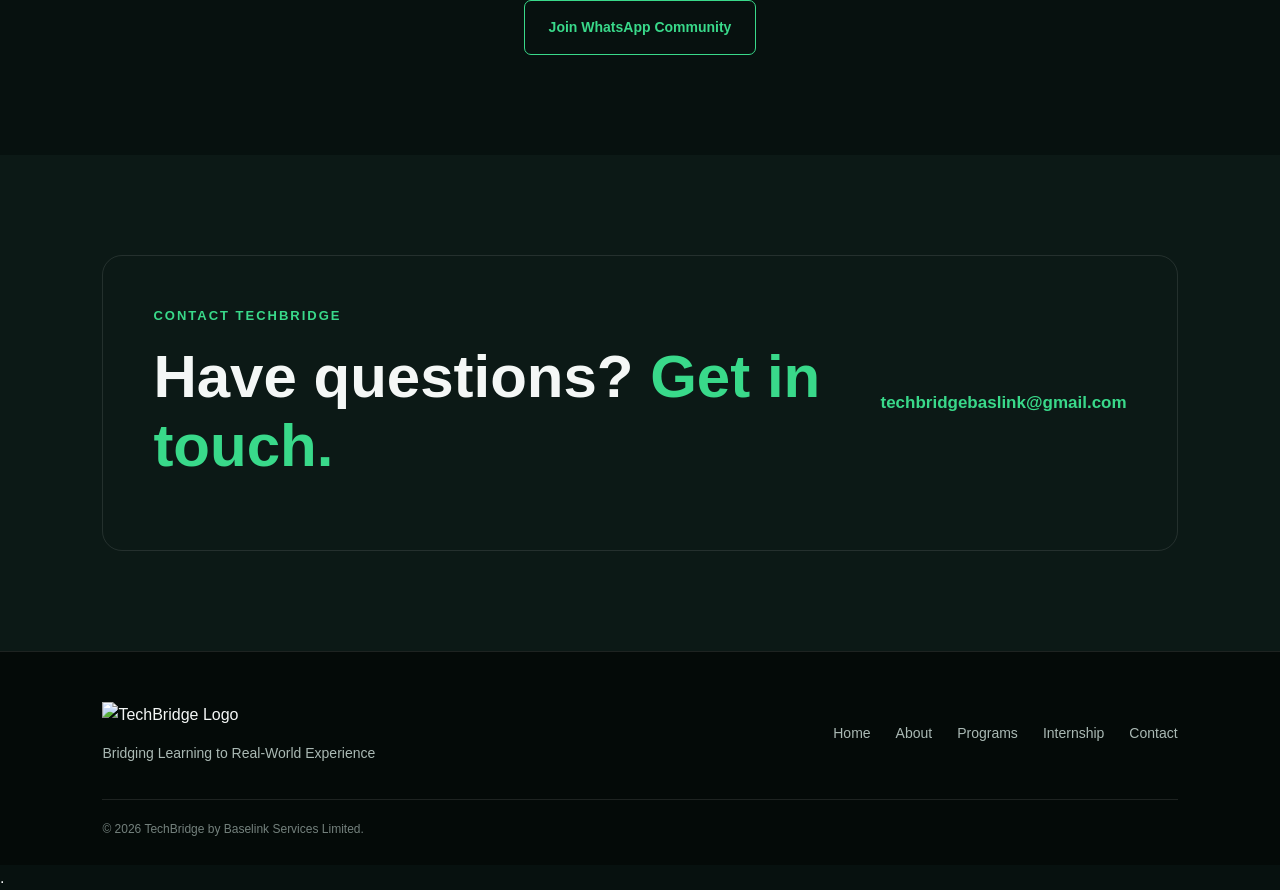
==== commit 08d887cc: "Update index.html" ====
--- a/index.html
+++ b/index.html
@@ -17,7 +17,7 @@
         <nav class="navbar">
 
             <a href="#home" class="logo">
-                <img src="images/techbridge-logo.png" alt="techbridge Logo">
+                <img src="images/TechBridge-logo.png" alt="TechBridge Logo">
             </a>
 
             <div class="nav-links">
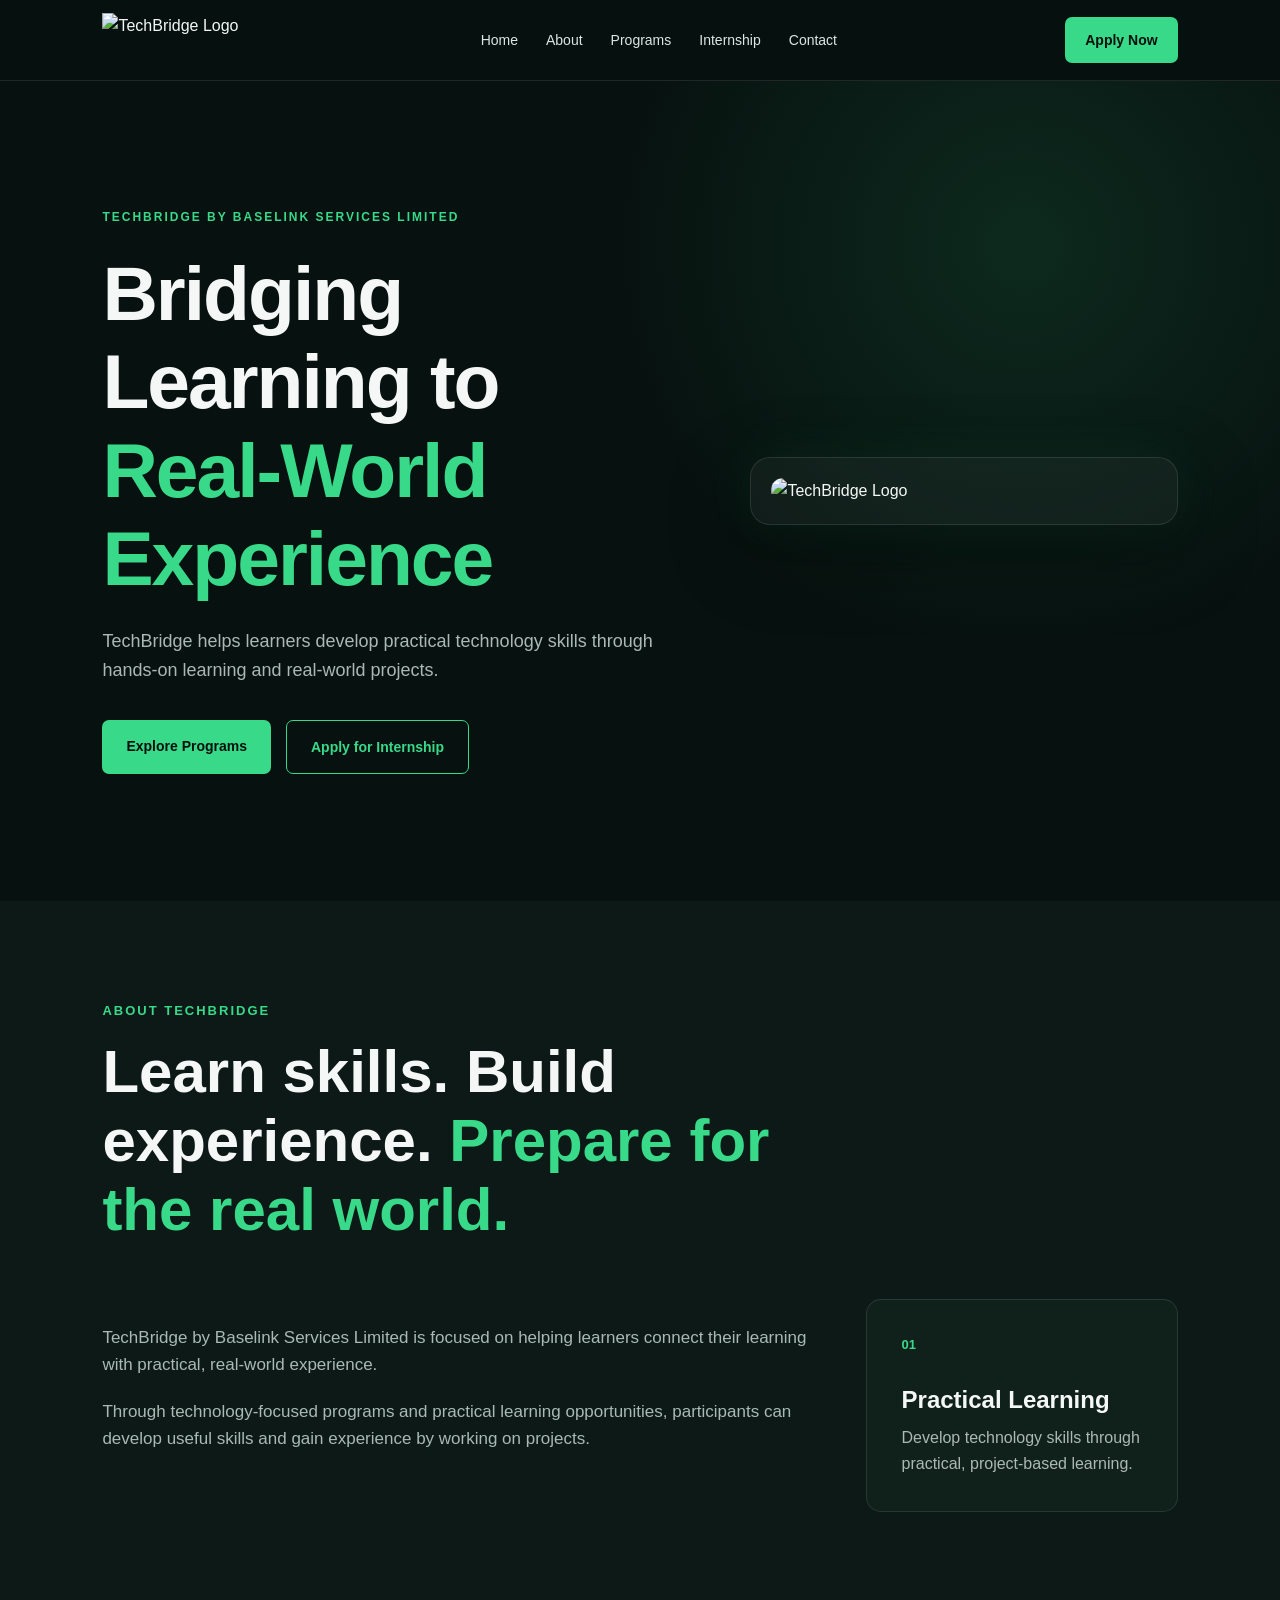
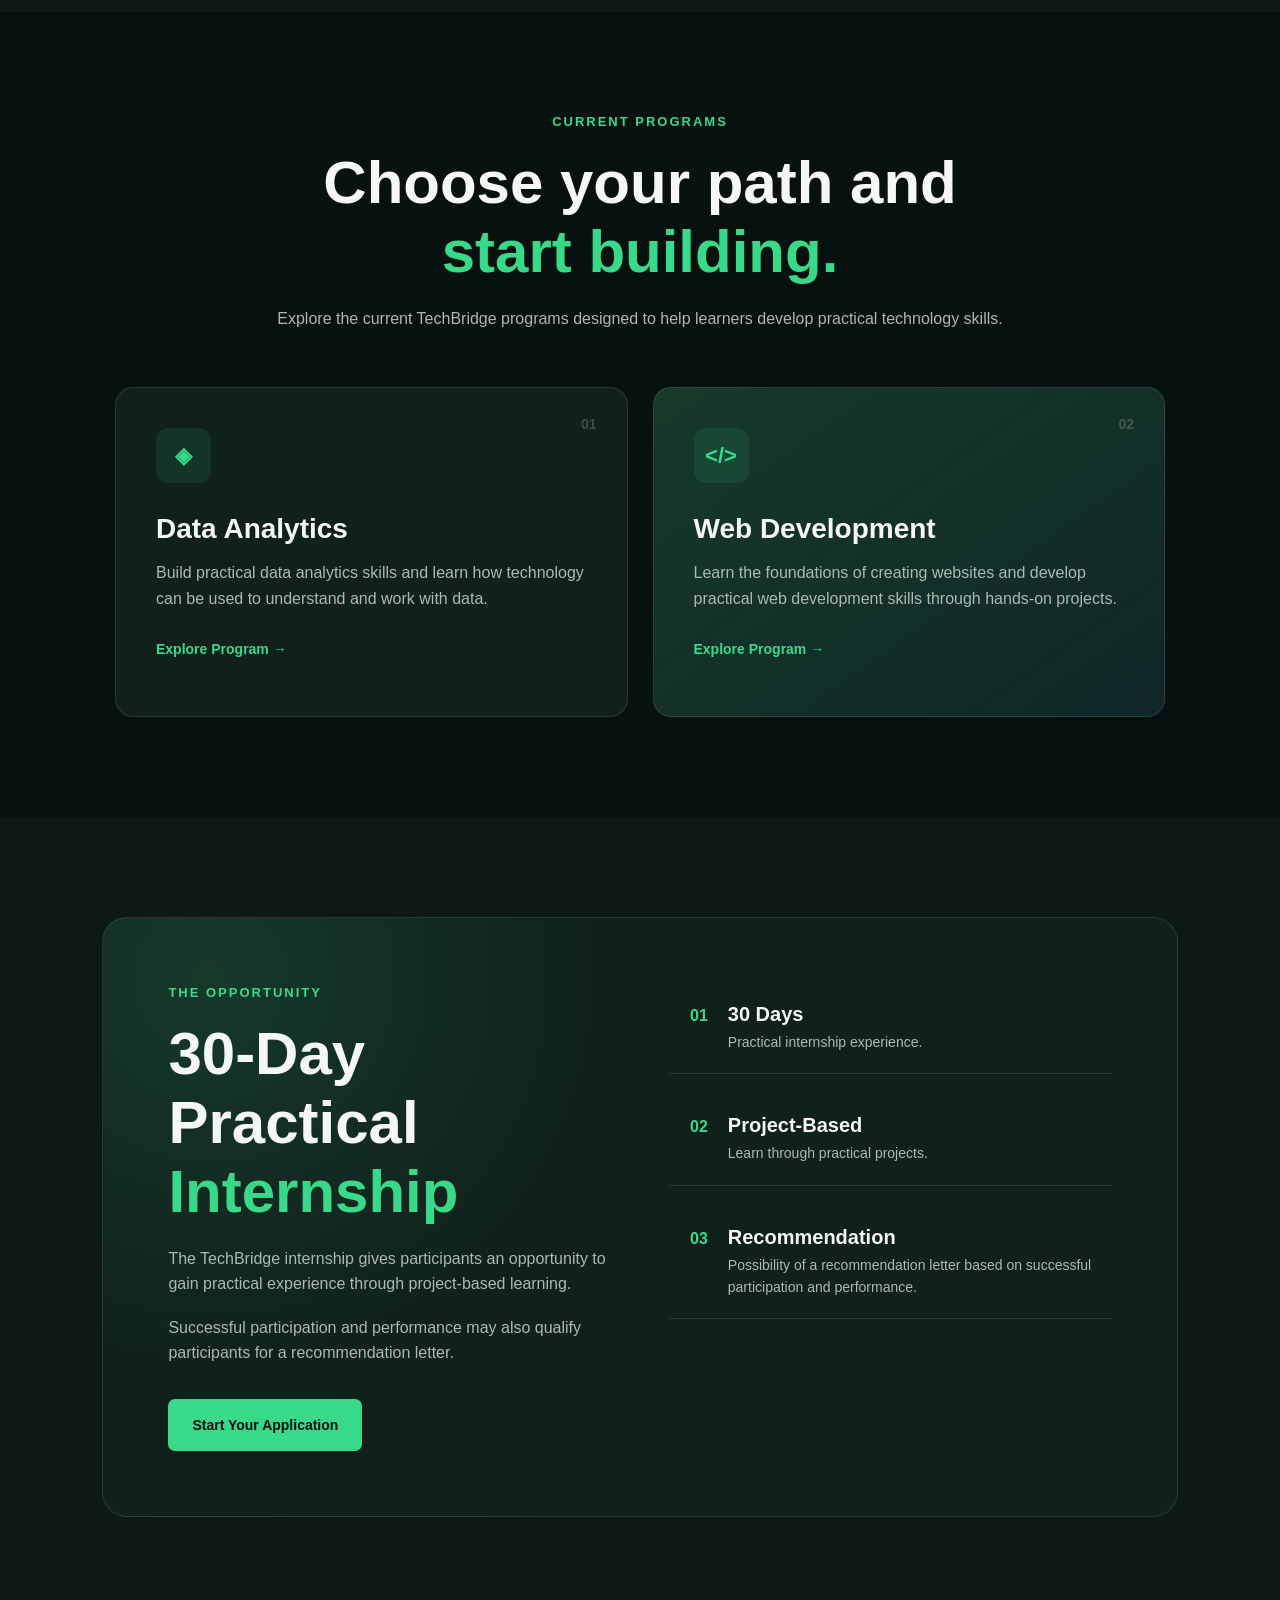
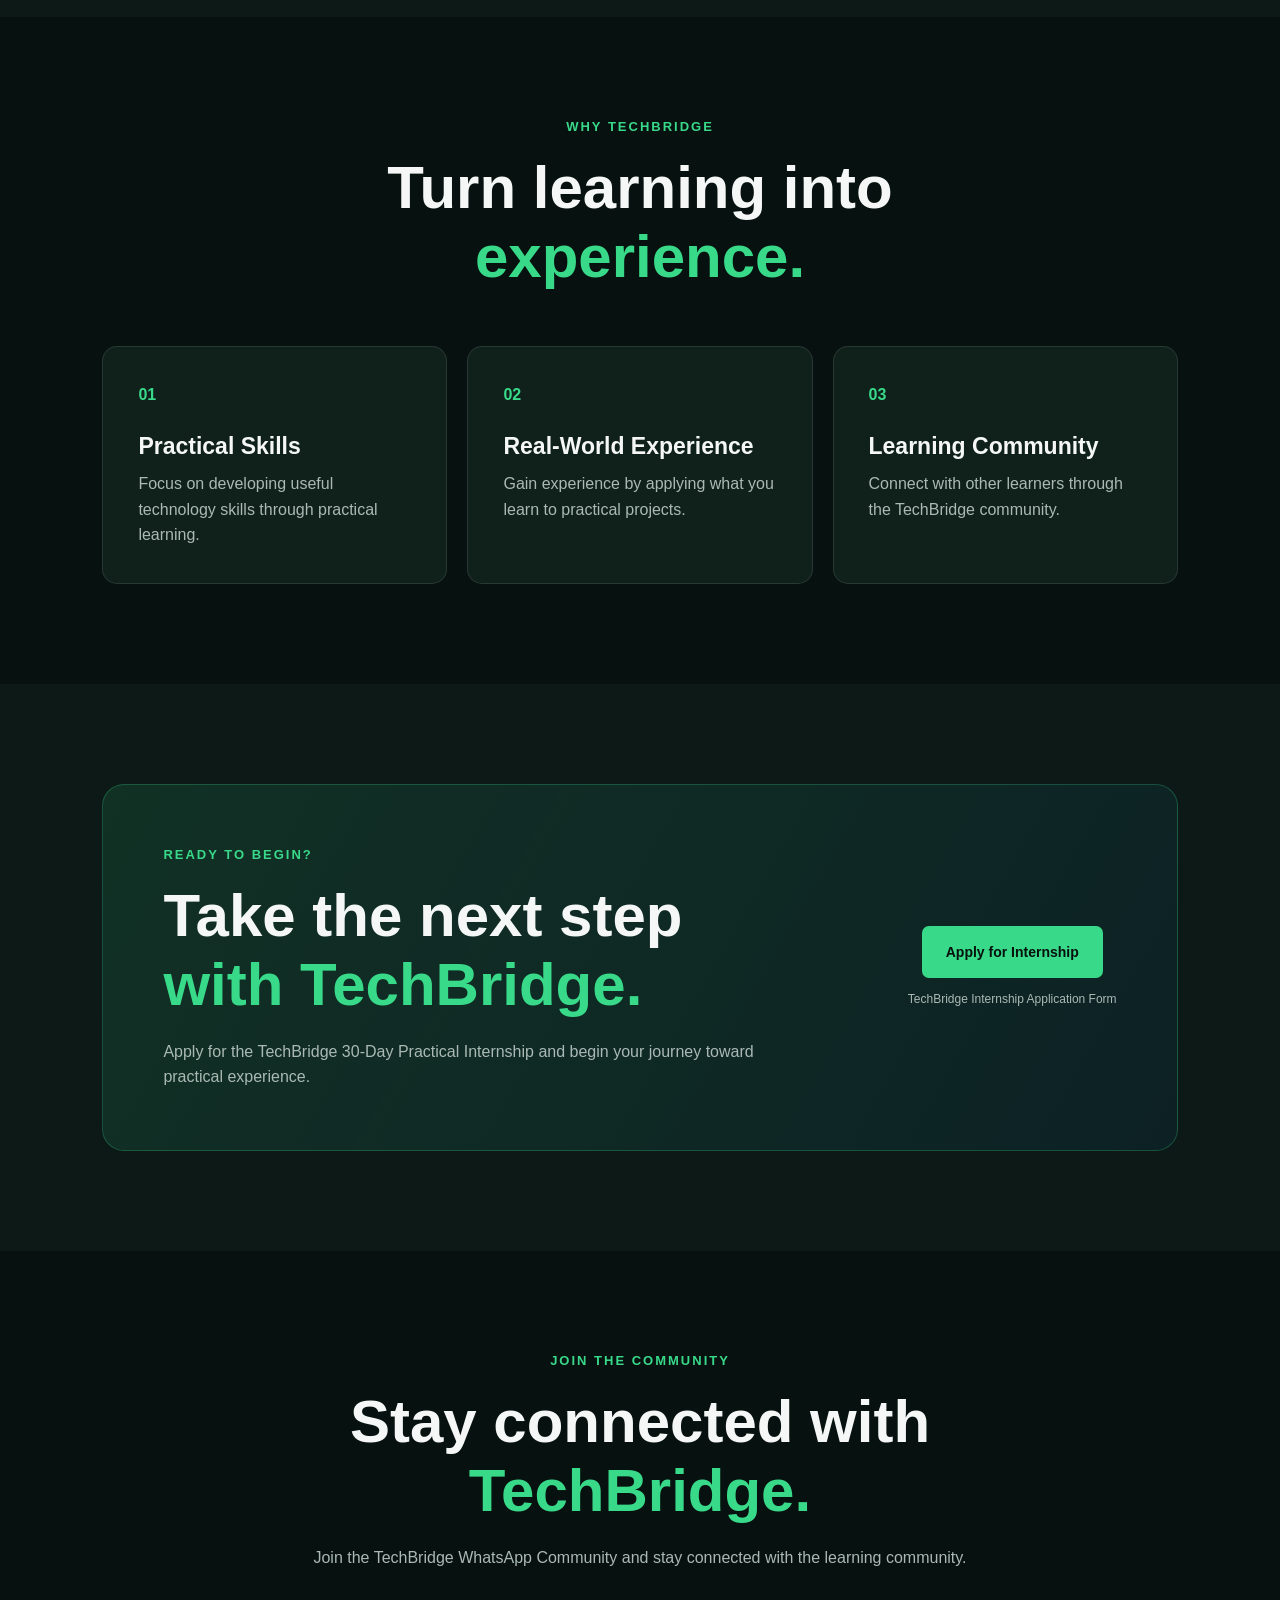
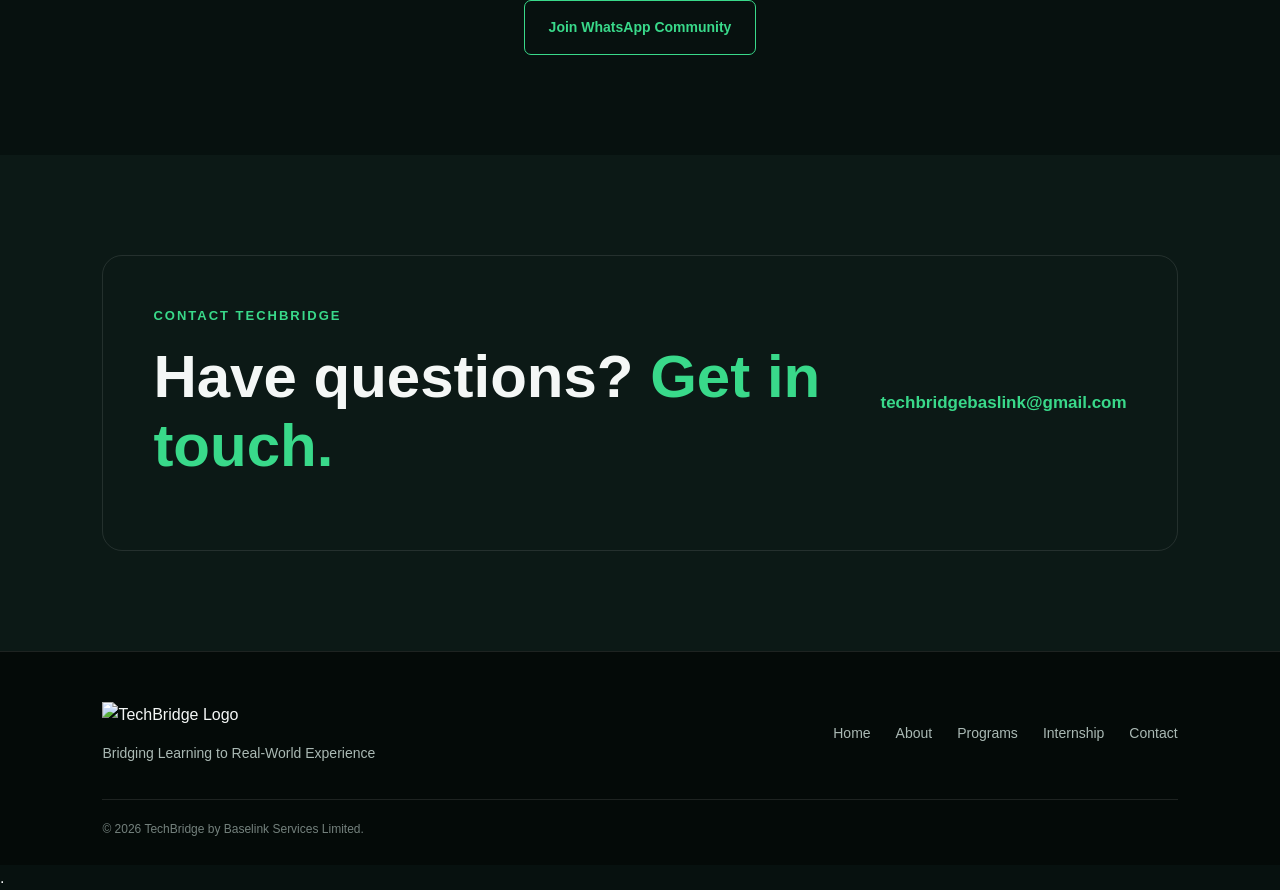
==== commit c8af2434: "Update index.html" ====
--- a/index.html
+++ b/index.html
@@ -69,8 +69,8 @@
             <div class="hero-image">
                 <div class="image-card">
                     <img
-                        src="images/techbridge-logo.png"
-                        alt="TechBridge"
+                        src="images/TechBridge-logo.png"
+                        alt="TechBridge Logo"
                     >
                 </div>
             </div>
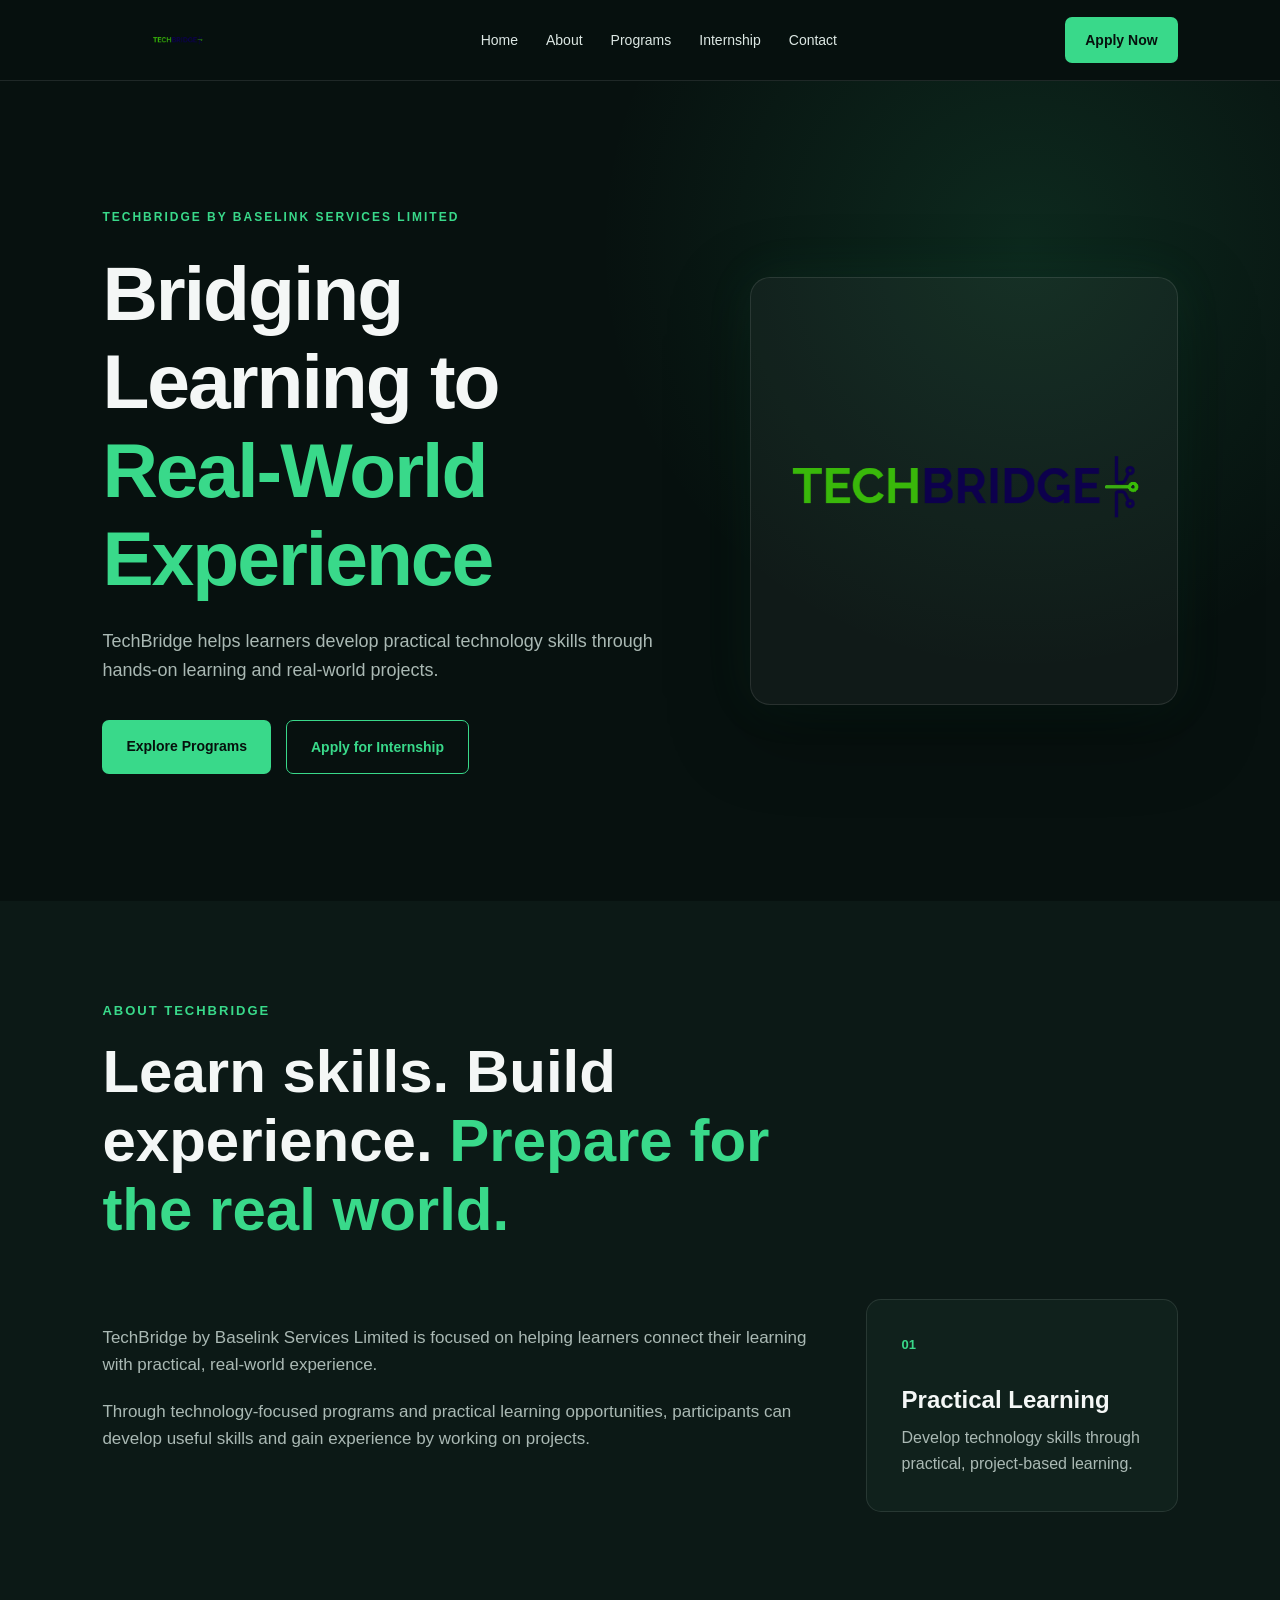
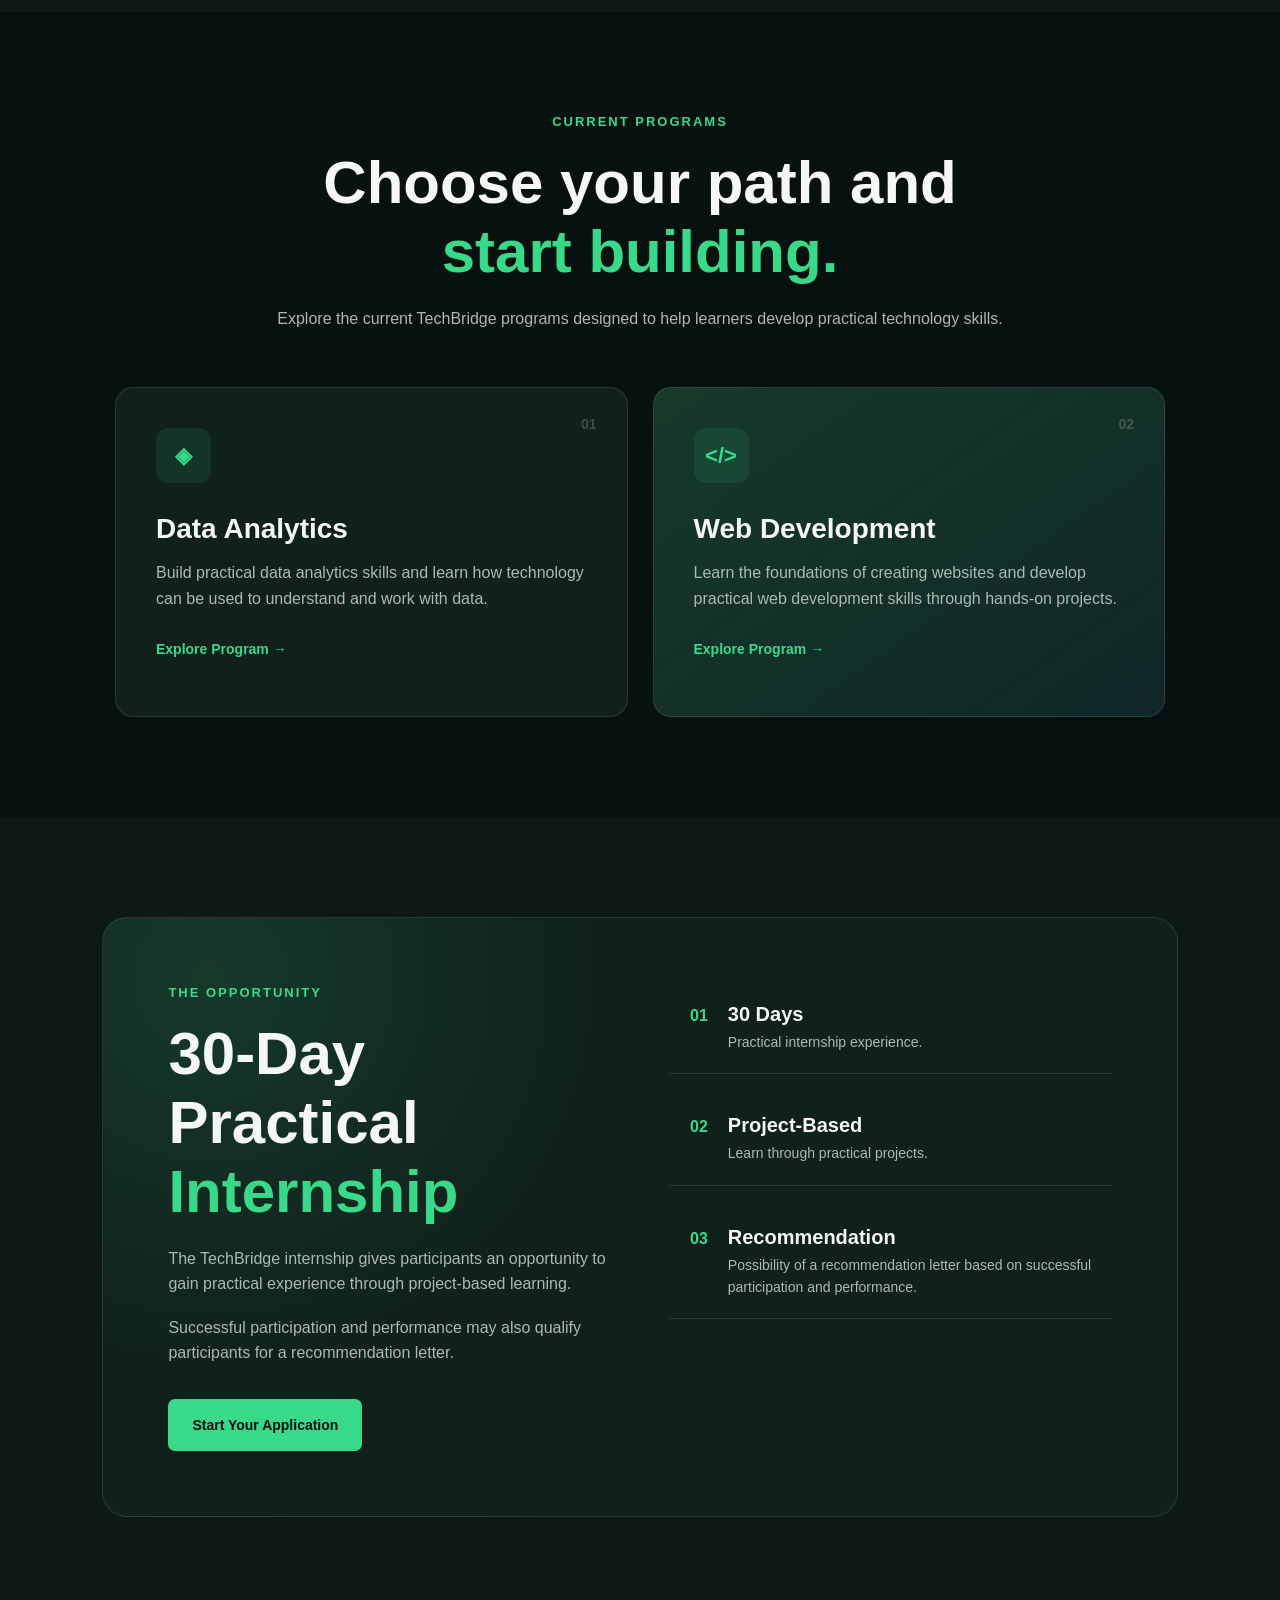
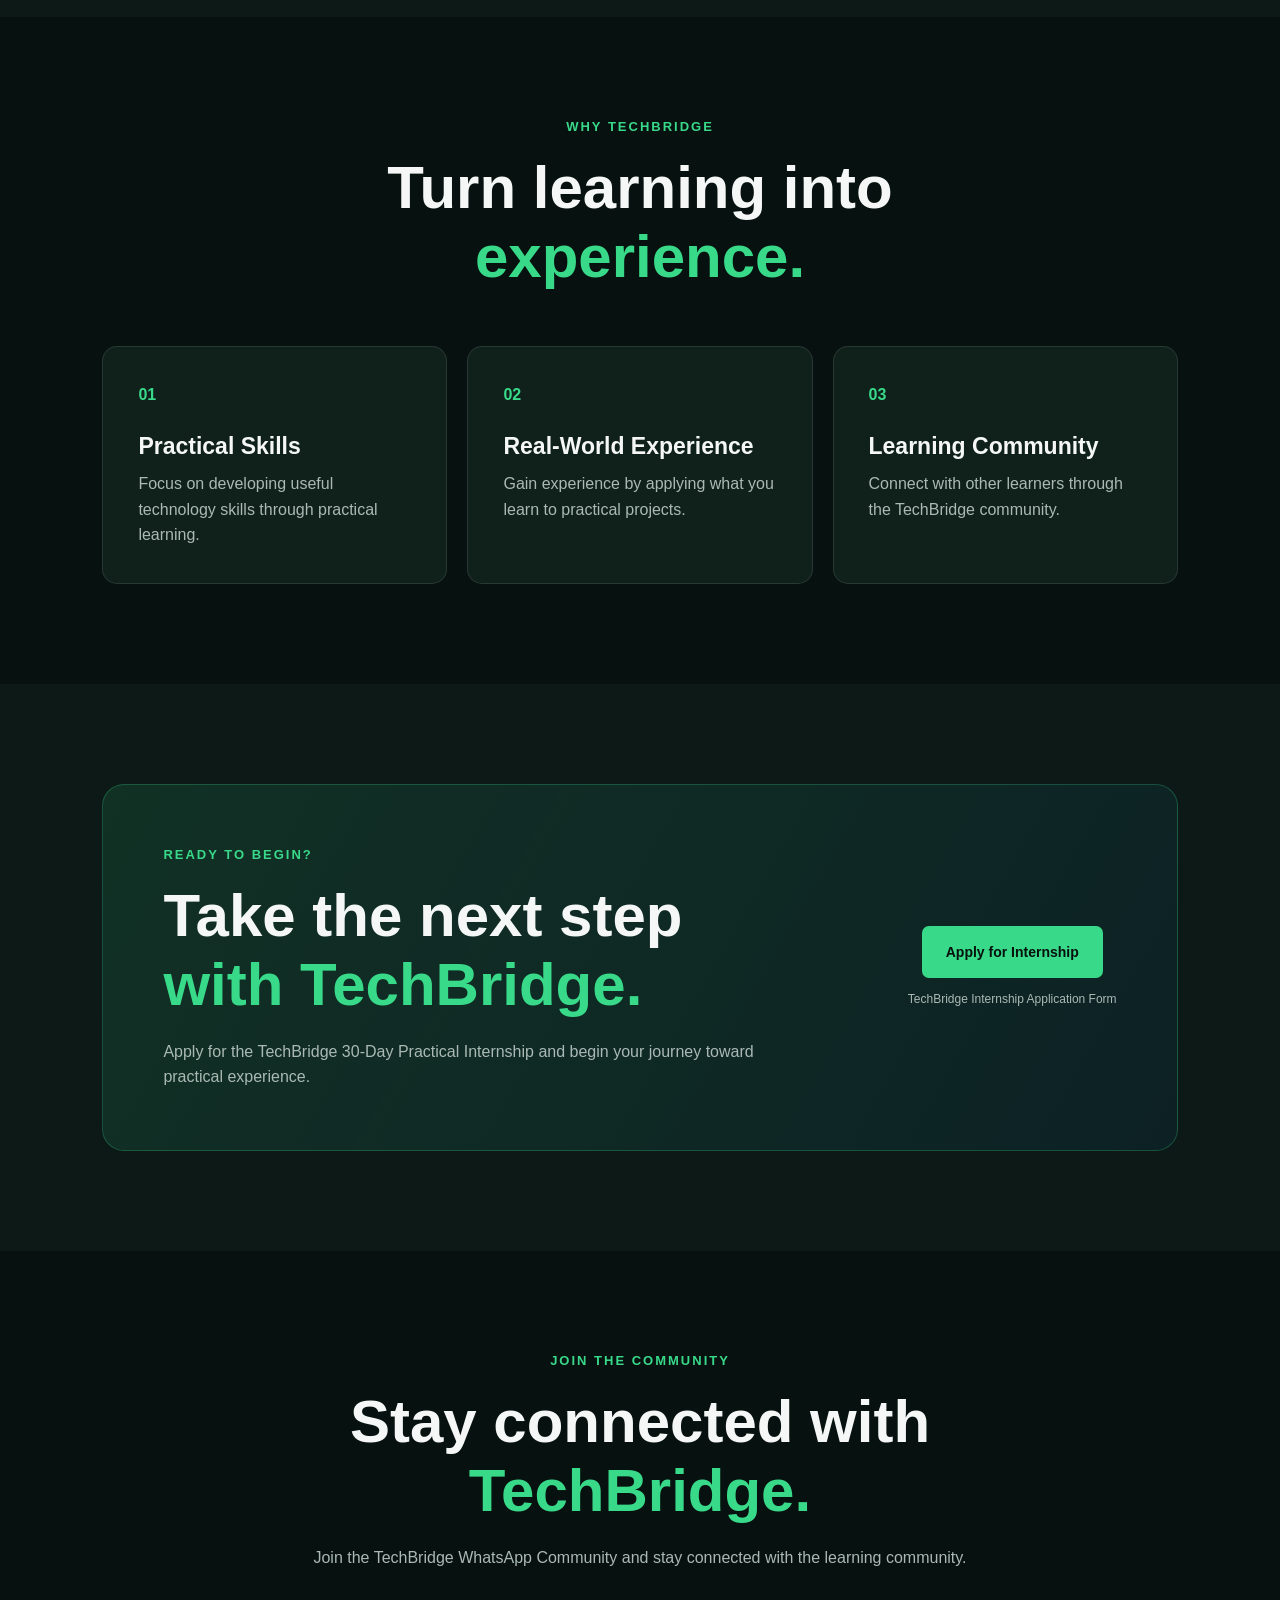
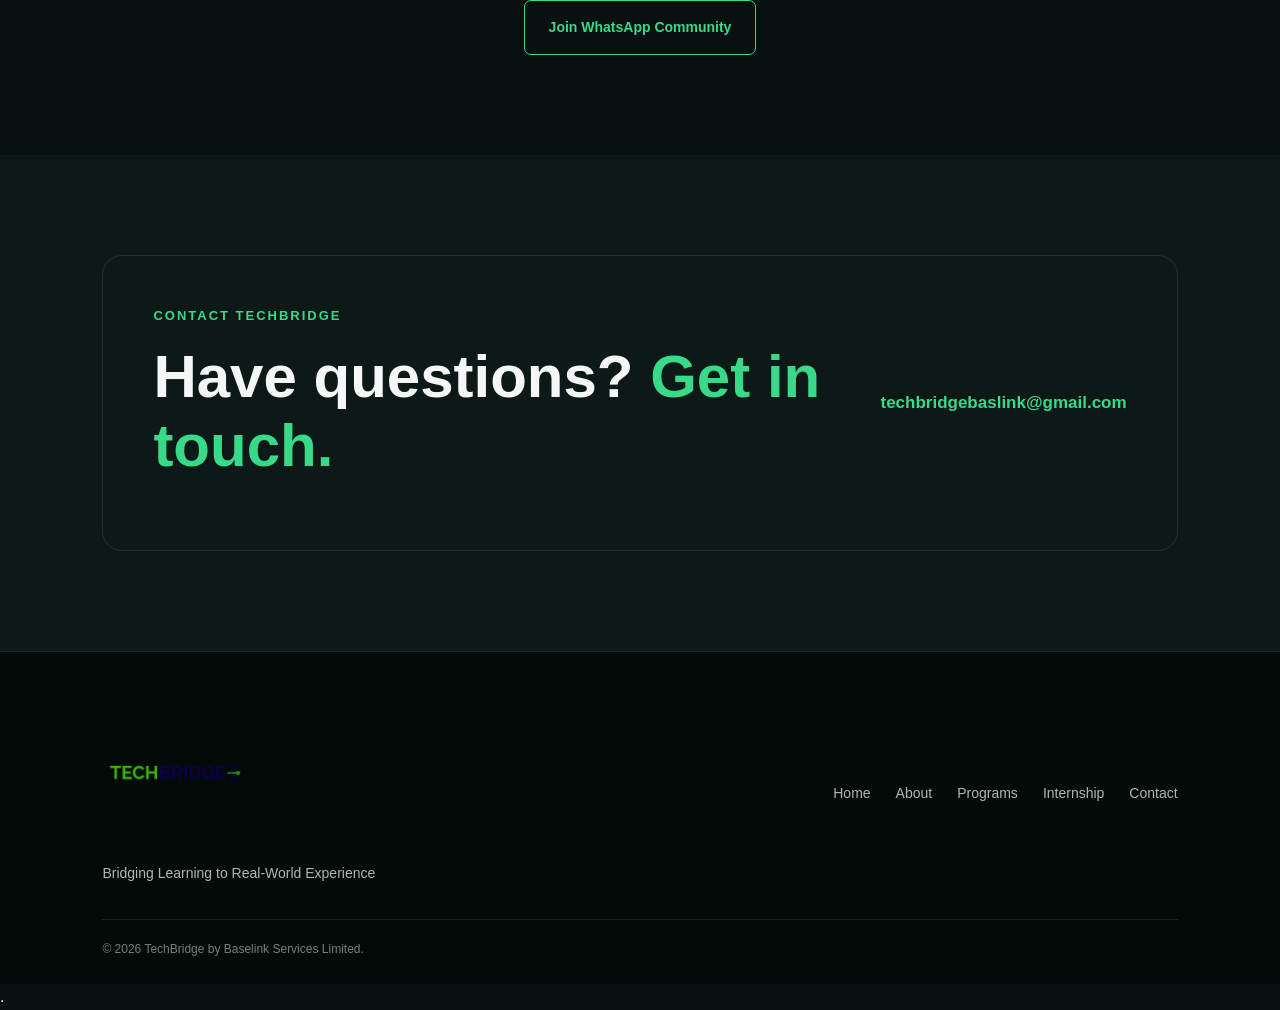
==== commit 4331d421: "Remove 'images/' prefix from logo image paths" ====
--- a/index.html
+++ b/index.html
@@ -17,7 +17,7 @@
         <nav class="navbar">
 
             <a href="#home" class="logo">
-                <img src="images/TechBridge-logo.png" alt="TechBridge Logo">
+                <img src="TechBridge-logo.png" alt="TechBridge Logo">
             </a>
 
             <div class="nav-links">
@@ -69,7 +69,7 @@
             <div class="hero-image">
                 <div class="image-card">
                     <img
-                        src="images/TechBridge-logo.png"
+                        src="TechBridge-logo.png"
                         alt="TechBridge Logo"
                     >
                 </div>
@@ -438,7 +438,7 @@
             <div class="footer-brand">
 
                 <img
-                    src="images/techbridge-logo.png"
+                    src="TechBridge-logo.png"
                     alt="TechBridge Logo"
                 >
 
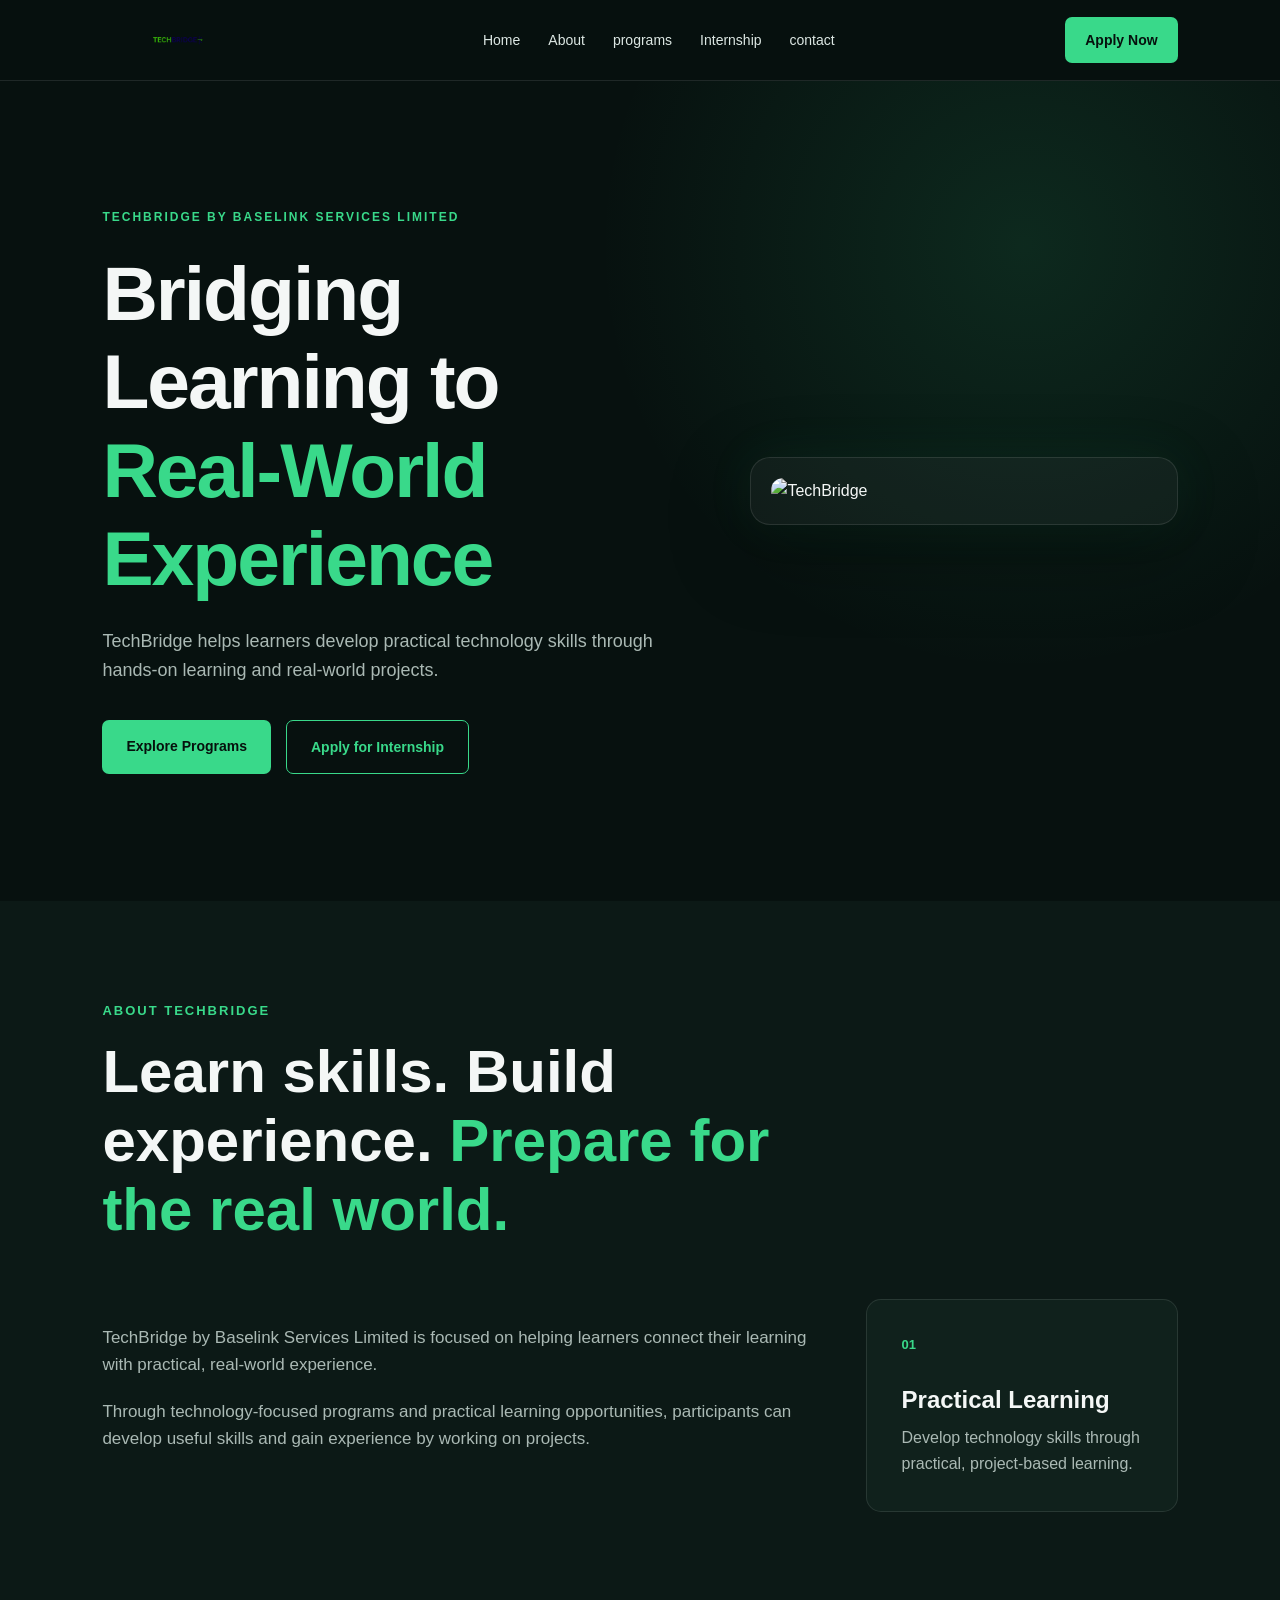
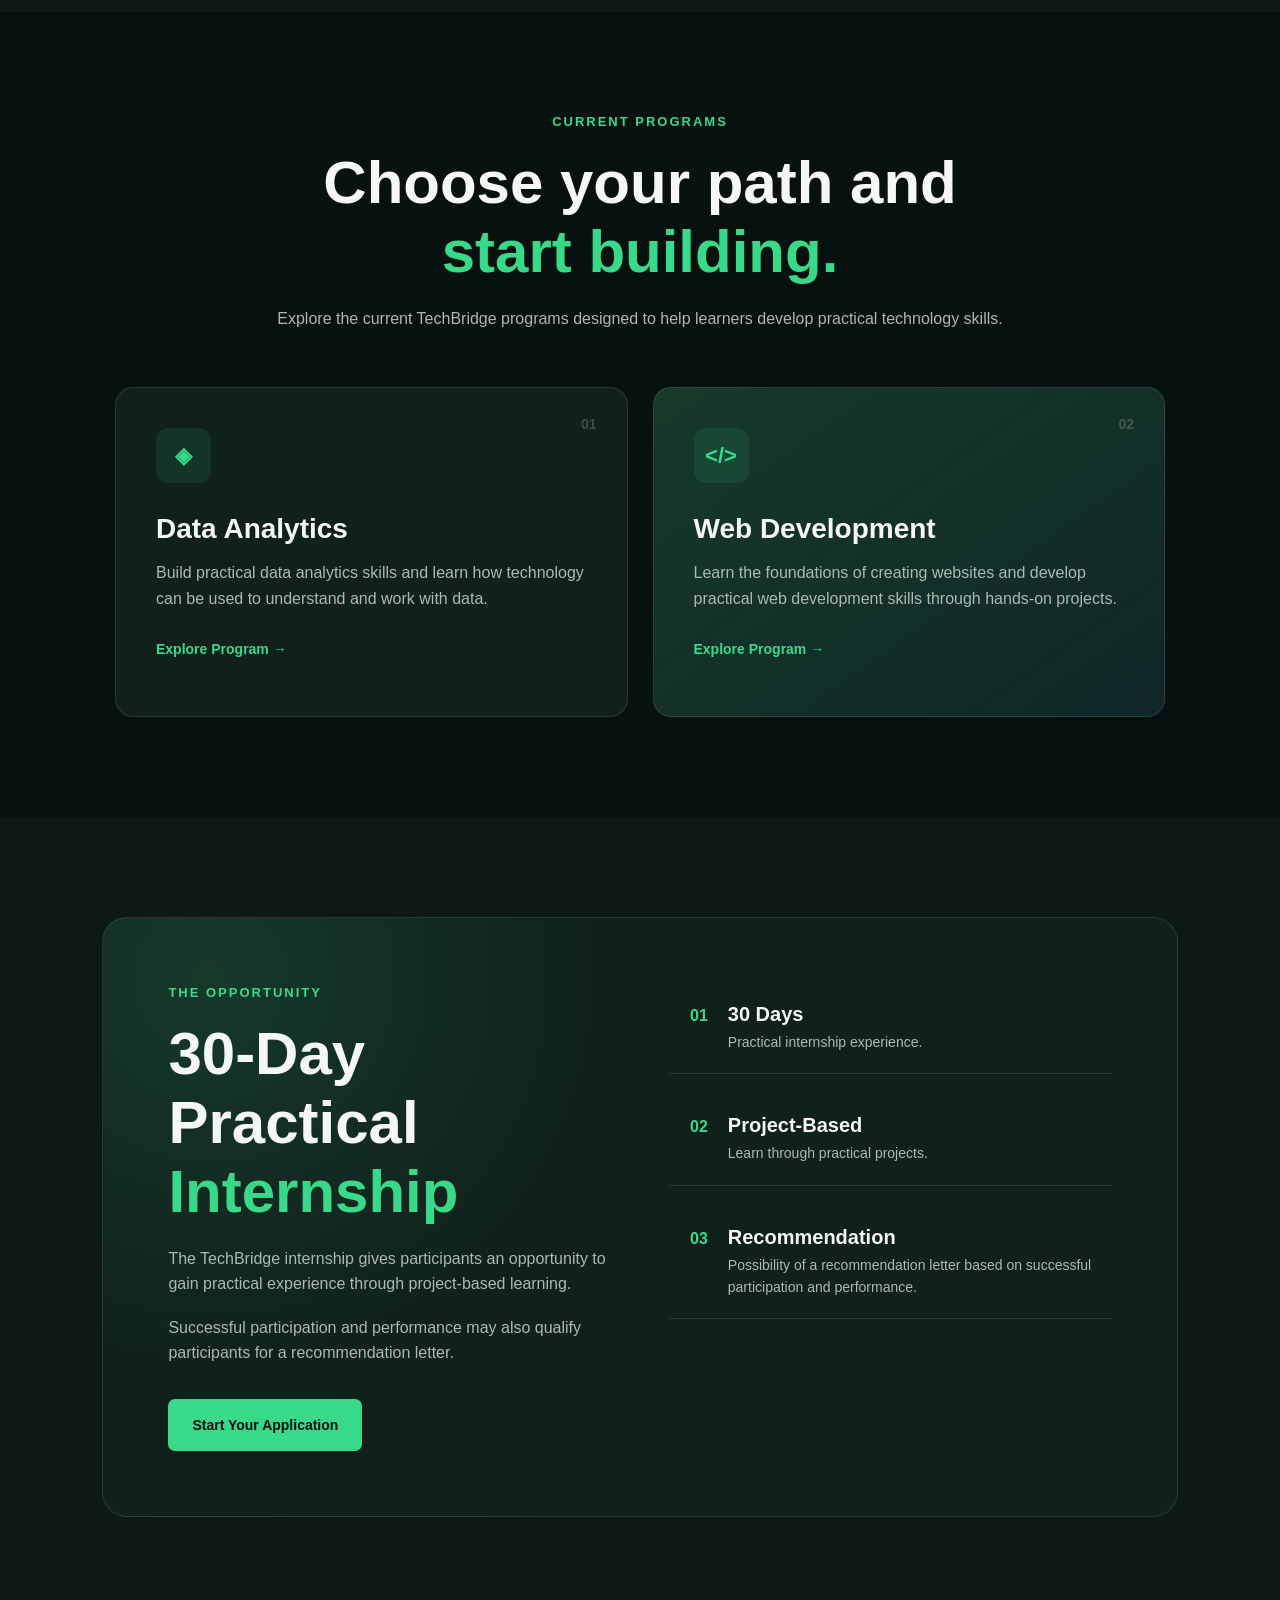
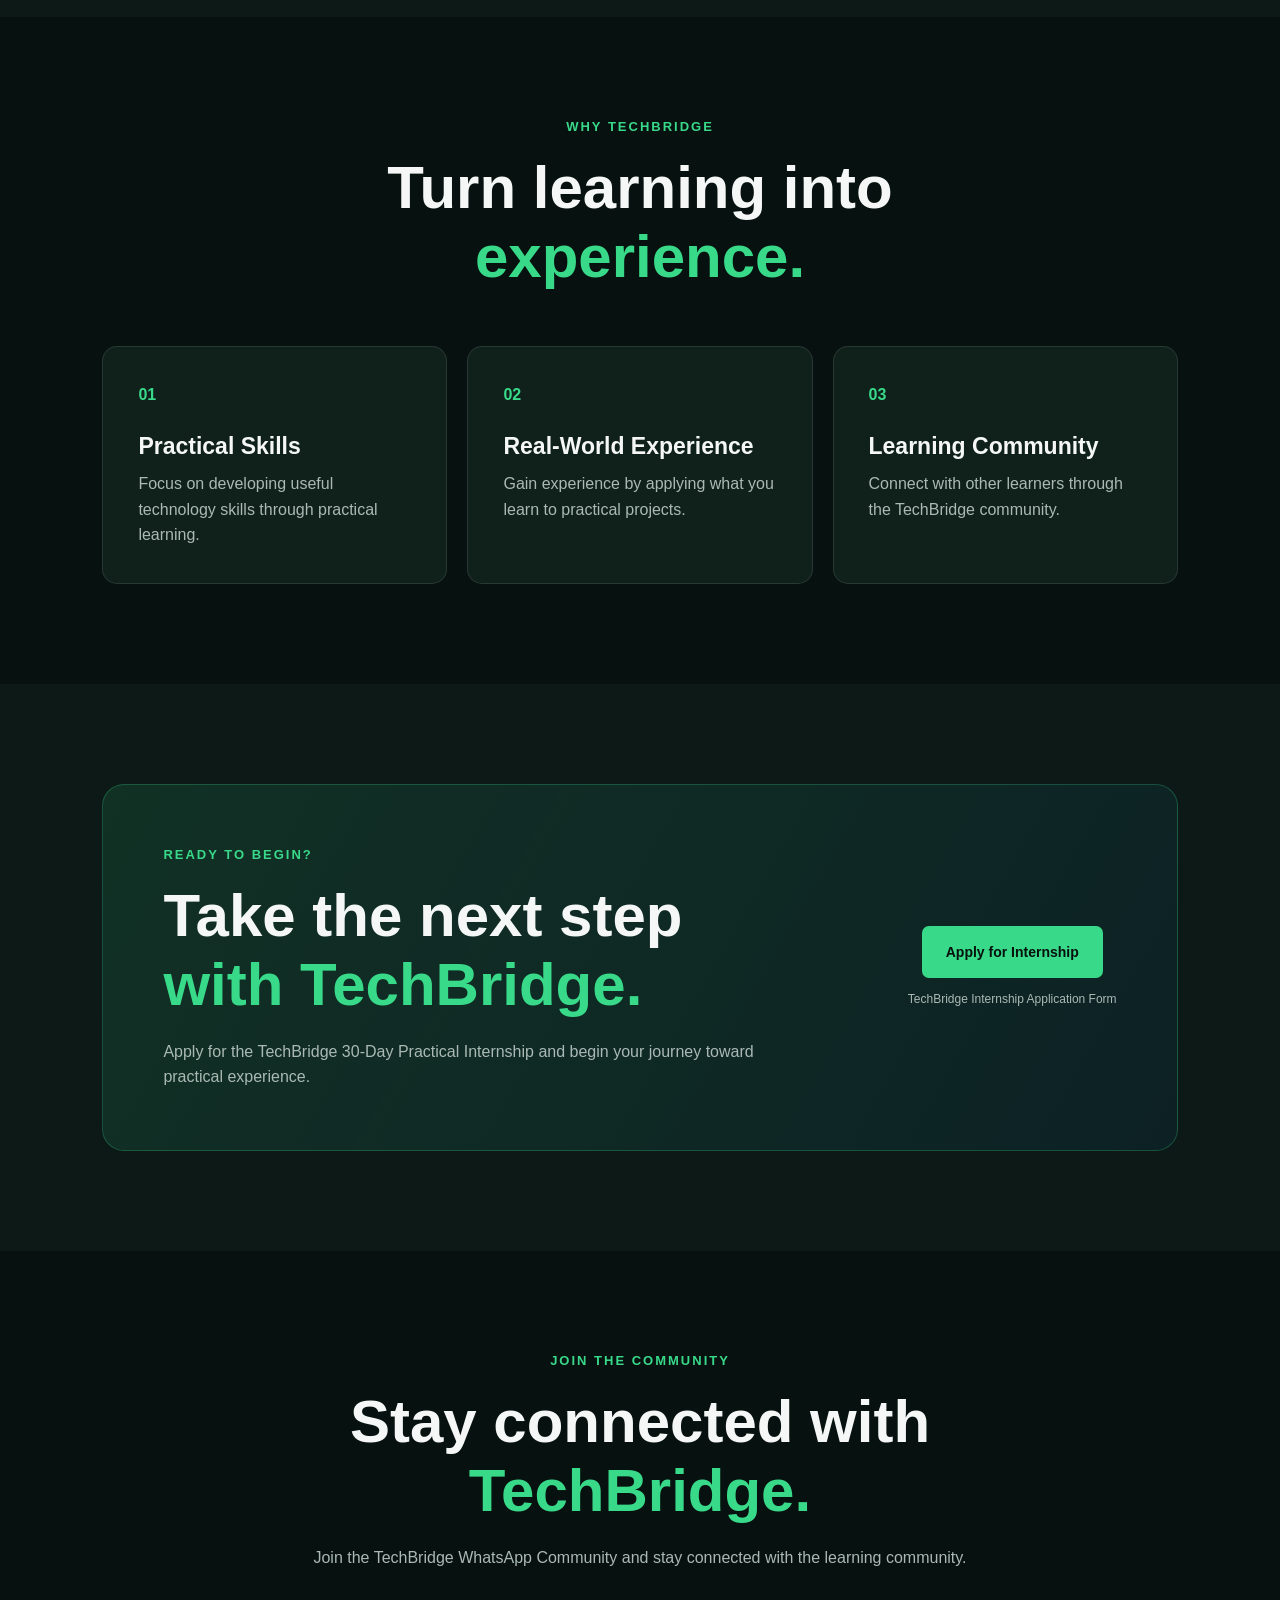
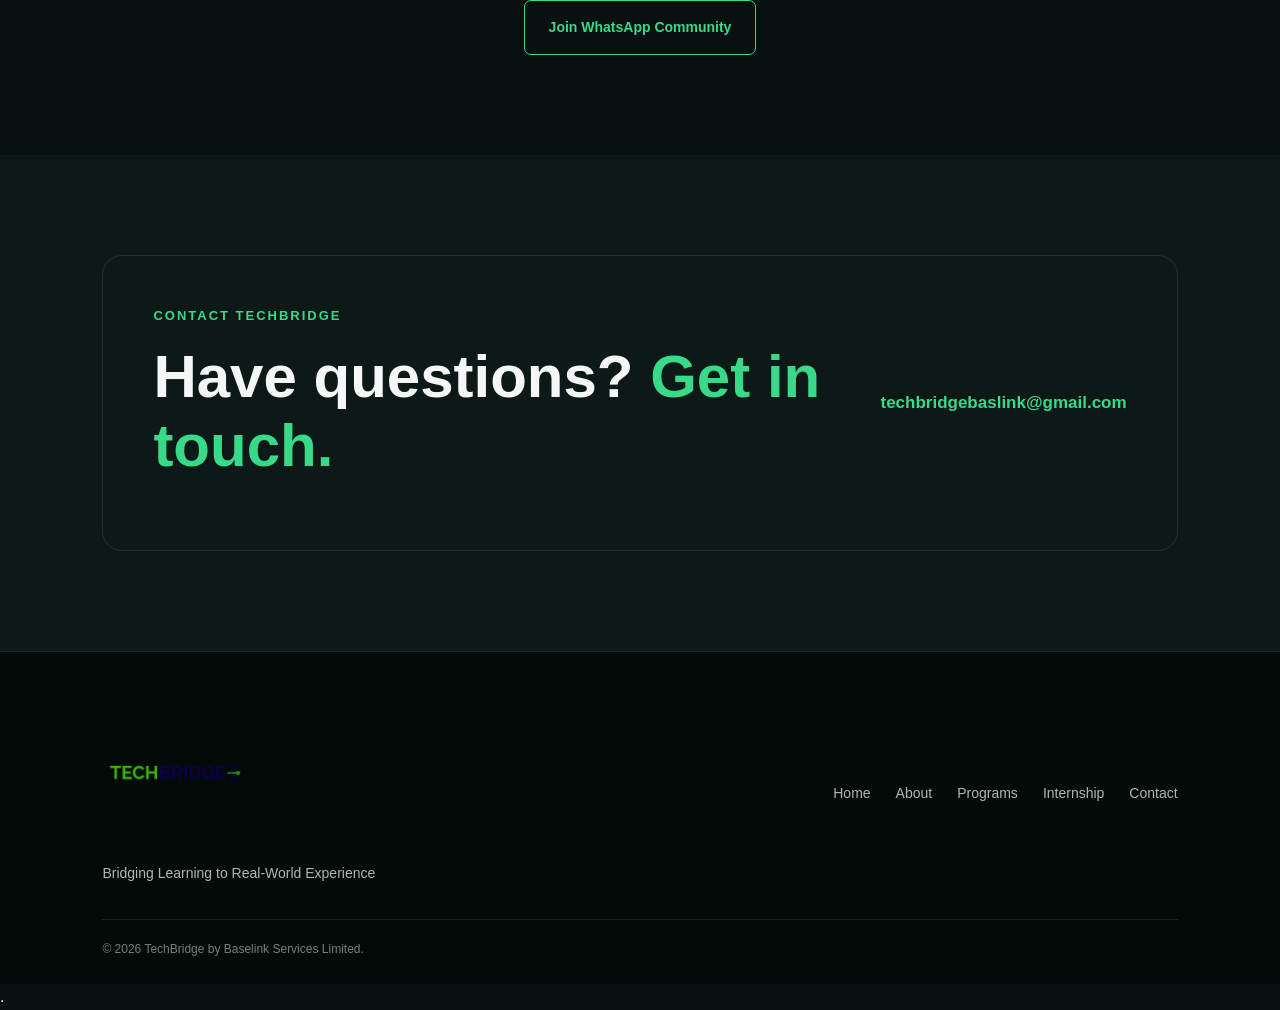
==== commit 4e7844ae: "Rename Index.html to index.html" ====
--- a/index.html
+++ b/index.html
@@ -17,15 +17,15 @@
         <nav class="navbar">
 
             <a href="#home" class="logo">
-                <img src="TechBridge-logo.png" alt="TechBridge Logo">
+                <img src="techbridge-logo.png" alt="TechBridge Logo">
             </a>
 
-            <div class="nav-links">
-                <a href="#home">Home</a>
-                <a href="#about">About</a>
-                <a href="#programs">Programs</a>
-                <a href="#internship">Internship</a>
-                <a href="#contact">Contact</a>
+            <div class="nav-links"> 
+                 <a href="index.html#home">Home</a>
+                 <a href="index.html#about">About</a>
+                 <a href="programs.html">programs</a>
+               <a href="internship.html"class="active">Internship</a> 
+               <a href="index.html#contact">contact</a>
             </div>
 
             <a href="#apply" class="nav-button">Apply Now</a>
@@ -69,8 +69,8 @@
             <div class="hero-image">
                 <div class="image-card">
                     <img
-                        src="TechBridge-logo.png"
-                        alt="TechBridge Logo"
+                        src="images/techbridge-logo.png"
+                        alt="TechBridge"
                     >
                 </div>
             </div>
@@ -438,7 +438,7 @@
             <div class="footer-brand">
 
                 <img
-                    src="TechBridge-logo.png"
+                    src="techbridge-logo.png"
                     alt="TechBridge Logo"
                 >
 
@@ -451,11 +451,13 @@
 
             <div class="footer-links">
 
-                <a href="#home">Home</a>
-                <a href="#about">About</a>
-                <a href="#programs">Programs</a>
-                <a href="#internship">Internship</a>
-                <a href="#contact">Contact</a>
+                
+    <a href="index.html#home">Home</a>
+    <a href="index.html#about">About</a>
+    <a href="programs.html">Programs</a>
+    <a href="internship.html"class="active">Internship</a> 
+    <a href="index.html#contact">Contact</a>
+
 
             </div>
 
--- a/style.css
+++ b/style.css
@@ -834,3 +834,238 @@
     }
 
 }
+
+/* ================= TASK 2 ADDITIONAL STYLES ================= */
+
+.hero-small {
+    text-align: center;
+    padding: 40px 20px 20px;
+}
+
+.programs-container {
+    display: flex;
+    flex-wrap: wrap;
+    gap: 20px;
+    max-width: 1000px;
+    margin: 0 auto;
+    padding: 20px;
+}
+
+.program-detail-card {
+    flex: 1 1 300px;
+    border: 1px solid #ddd;
+    border-radius: 8px;
+    padding: 25px;
+    background: #fff;
+    box-shadow: 0 4px 6px rgba(0,0,0,0.05);
+}
+
+.featured-track {
+    border: 2px solid #0056b3;
+}
+
+.badge {
+    background: #e1f0ff;
+    color: #0056b3;
+    padding: 4px 10px;
+    border-radius: 4px;
+    font-size: 12px;
+    font-weight: bold;
+}
+
+.program-focus {
+    color: #555;
+    margin-top: 10px;
+}
+
+.skills-list {
+    margin: 15px 0 25px 20px;
+}
+
+.skills-list li {
+    margin-bottom: 8px;
+}
+
+.apply-cta {
+    text-align: center;
+    padding: 40px 20px;
+    background: #f9f9f9;
+    margin-top: 40px;
+}
+
+.back-link {
+    display: inline-block;
+    margin-top: 15px;
+    color: #333;
+    text-decoration: none;
+    font-weight: bold;
+}
+
+/* ================= TASK 3 ADDITIONAL STYLES ================= */
+
+.tasks-container {
+    display: grid;
+    grid-template-columns: repeat(auto-fit, minmax(280px, 1fr));
+    gap: 20px;
+    max-width: 1100px;
+    margin: 30px auto;
+    padding: 0 20px;
+}
+
+.task-card {
+    background: #ffffff;
+    border: 1px solid #e2e8f0;
+    border-radius: 10px;
+    padding: 20px;
+    box-shadow: 0 2px 5px rgba(0,0,0,0.05);
+    display: flex;
+    flex-direction: column;
+    justify-content: space-between;
+}
+
+.task- card{
+    border: 2px solid #0056b3;
+    background: #f8fa280d;
+}
+
+.task-top {
+    display: flex;
+    justify-content: space-between;
+    align-items: center;
+    margin-bottom: 12px;
+}
+
+.day-badge {
+    background: #0056b3;
+    color: #ffffff;
+    padding: 4px 10px;
+    border-radius: 20px;
+    font-size: 12px;
+    font-weight: bold;
+}
+
+.level-badge {
+    font-size: 11px;
+    padding: 3px 8px;
+    border-radius: 4px;
+    font-weight: 600;
+}
+
+.beginner { background: #e6fffa; color: #047857; }
+.intermediate { background: #fef3c7; color: #b45309; }
+.advanced { background: #fee2e2; color: #b91c1c; }
+
+.task-card h3 {
+    font-size: 18px;
+    margin-bottom: 10px;
+    color: #1e293b;
+}
+
+.task-card p {
+    font-size: 14px;
+    color: #64748b;
+    line-height: 1.5;    
+}
+
+/* REMODIFIED APPLY NOW PILL-SHAPED CONTAINER */
+/* Apply Section Container (Transparent / Centered) */
+.apply-section {
+    background: transparent; /* Removes white background */
+    box-shadow: none;
+    padding: 0;
+    margin: 35px auto 15px auto;
+    display: flex;
+    flex-direction: column;
+    align-items: center;
+    justify-content: center;
+    gap: 16px;
+    width: 100%;
+
+/* Larger Pill-Shaped Button */
+.apply-btn {
+    background-color: #2ecc71;
+    color: #ffffff;
+    border: none;
+    border-radius: 50px; /* Fully rounded pill shape */
+    padding: 16px 36px;  /* Bigger size */
+    font-size: 16px;     /* Larger readable text */
+    font-weight: 700;
+    cursor: pointer;
+    box-shadow: 0 4px 15px rgba(46, 204, 113, 0.3); /* Subtle green glow */
+    transition: all 0.2s ease;
+}
+
+.apply-btn:hover {
+    background-color: #27ae60;
+    transform: translateY(-2px);
+    box-shadow: 0 6px 20px rgba(46, 204, 113, 0.4);
+}
+
+.apply-btn:active {
+    transform: translateY(0);
+}
+
+/* Return Link Styling */
+.return-link {
+    color: #ffffff;
+    font-size: 14px;
+    font-weight: 500;
+    text-decoration: none;
+    transition: opacity 0.2s ease;
+}
+
+.return-link:hover {
+    opacity: 0.8;
+    text-decoration: underline;
+}
+
+footer {
+    margin-top: 30px;
+    text-align: center;
+    font-size: 11px;
+    color: #8b949e;
+}
+   
+ /* 1. techbridge Logo Styling */
+.logo-img {
+    height: 12px; /* Increased size for visibility */
+    width: 8px;
+    object-fit: contain;
+}
+
+.logo-text {
+    font-size: 5px;
+    font-weight: 10;
+}
+
+/* 2. Task Card Header Alignment (Pushes badge to far right) */
+.task-header {
+    display: flex;
+    justify-content: space-between; /* Pushes Day to right, Advanced to left */
+    align-items: center;
+    width: 100%;
+    margin-bottom: 12px;
+}
+
+/* Optional badge cleanup */
+.level-badge.advanced {
+    margin-left: auto; /* Ensures it sticks to the right side */
+    background-color: #fce8e6;
+    color: #c5221f;
+}
+
+/* 3. Centered Footer Copyright */
+footer {
+    width: 100%;
+    text-align: center;
+    padding: 25px 0;
+    margin-top: 20px;
+}
+
+footer p {
+    font-size: 13px;
+    color: #8b949e;
+    text-align: center;
+    margin: 0 auto;
+}
+  
